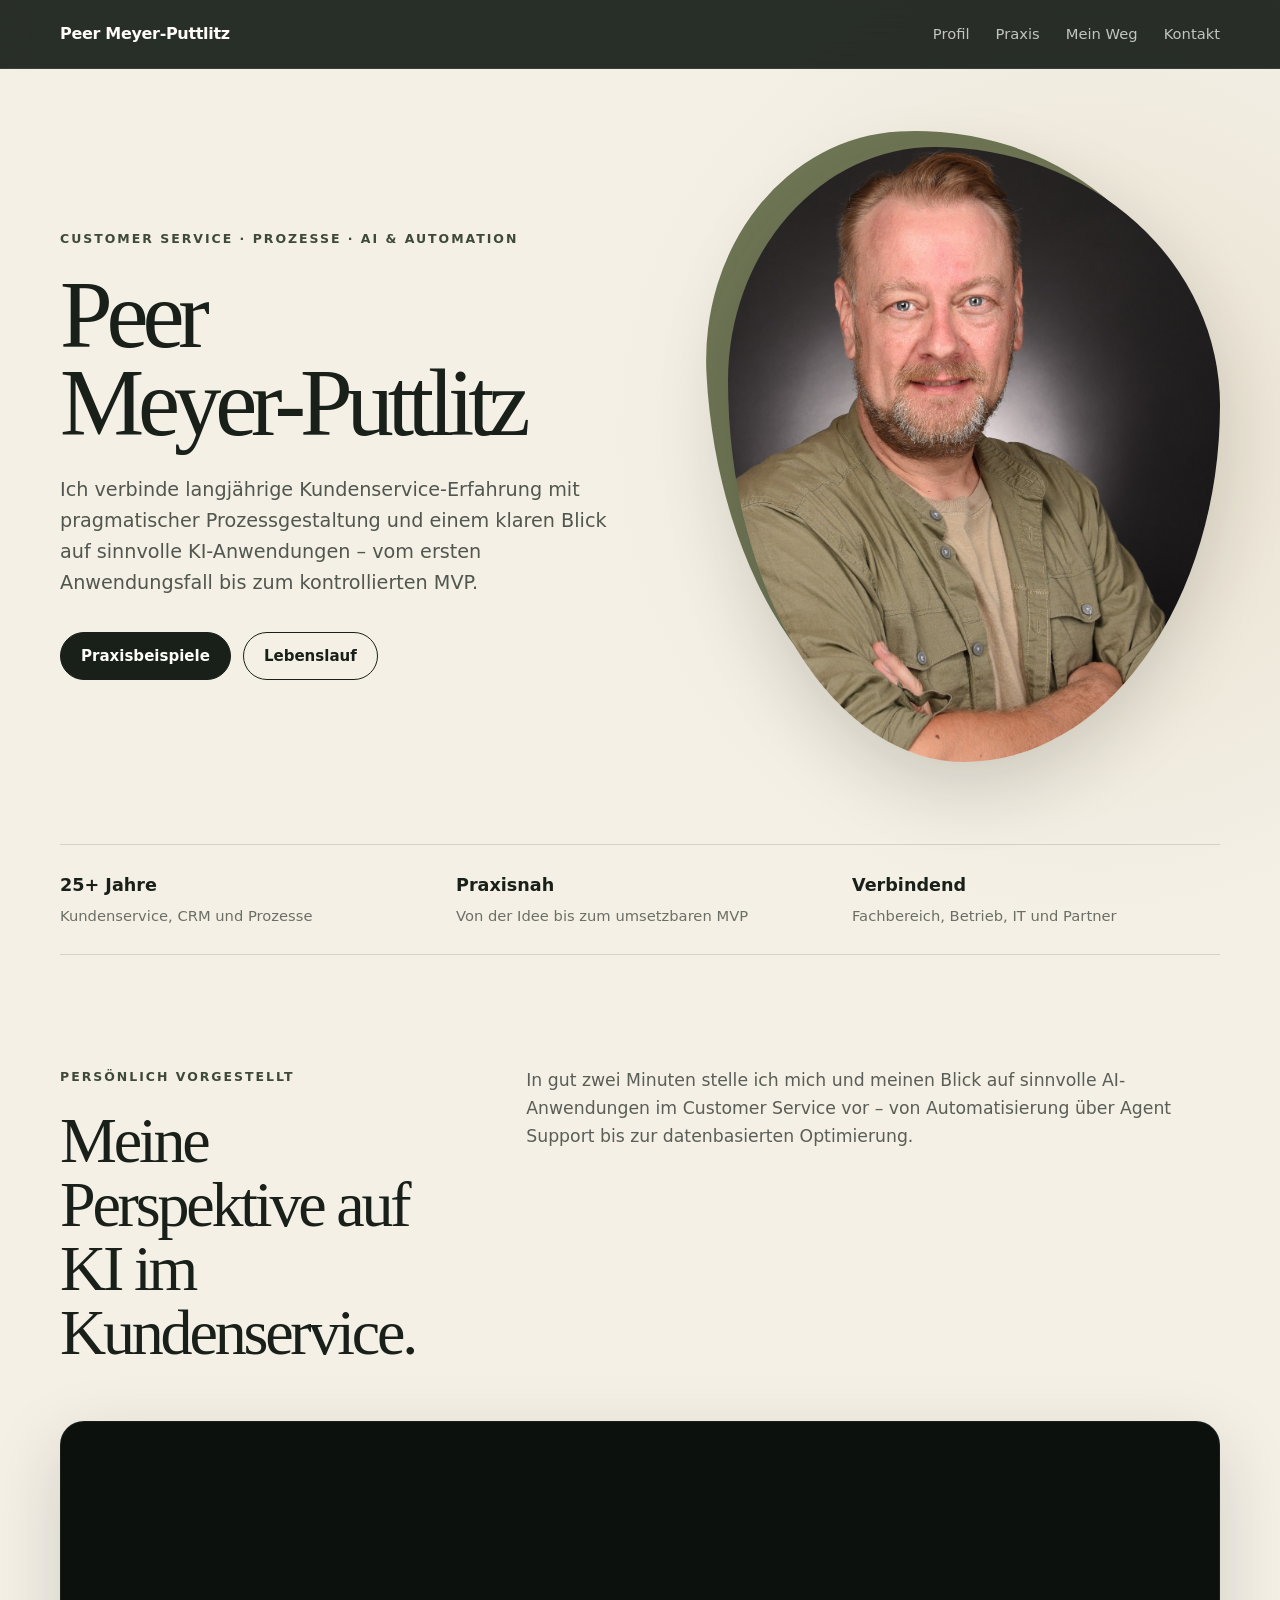
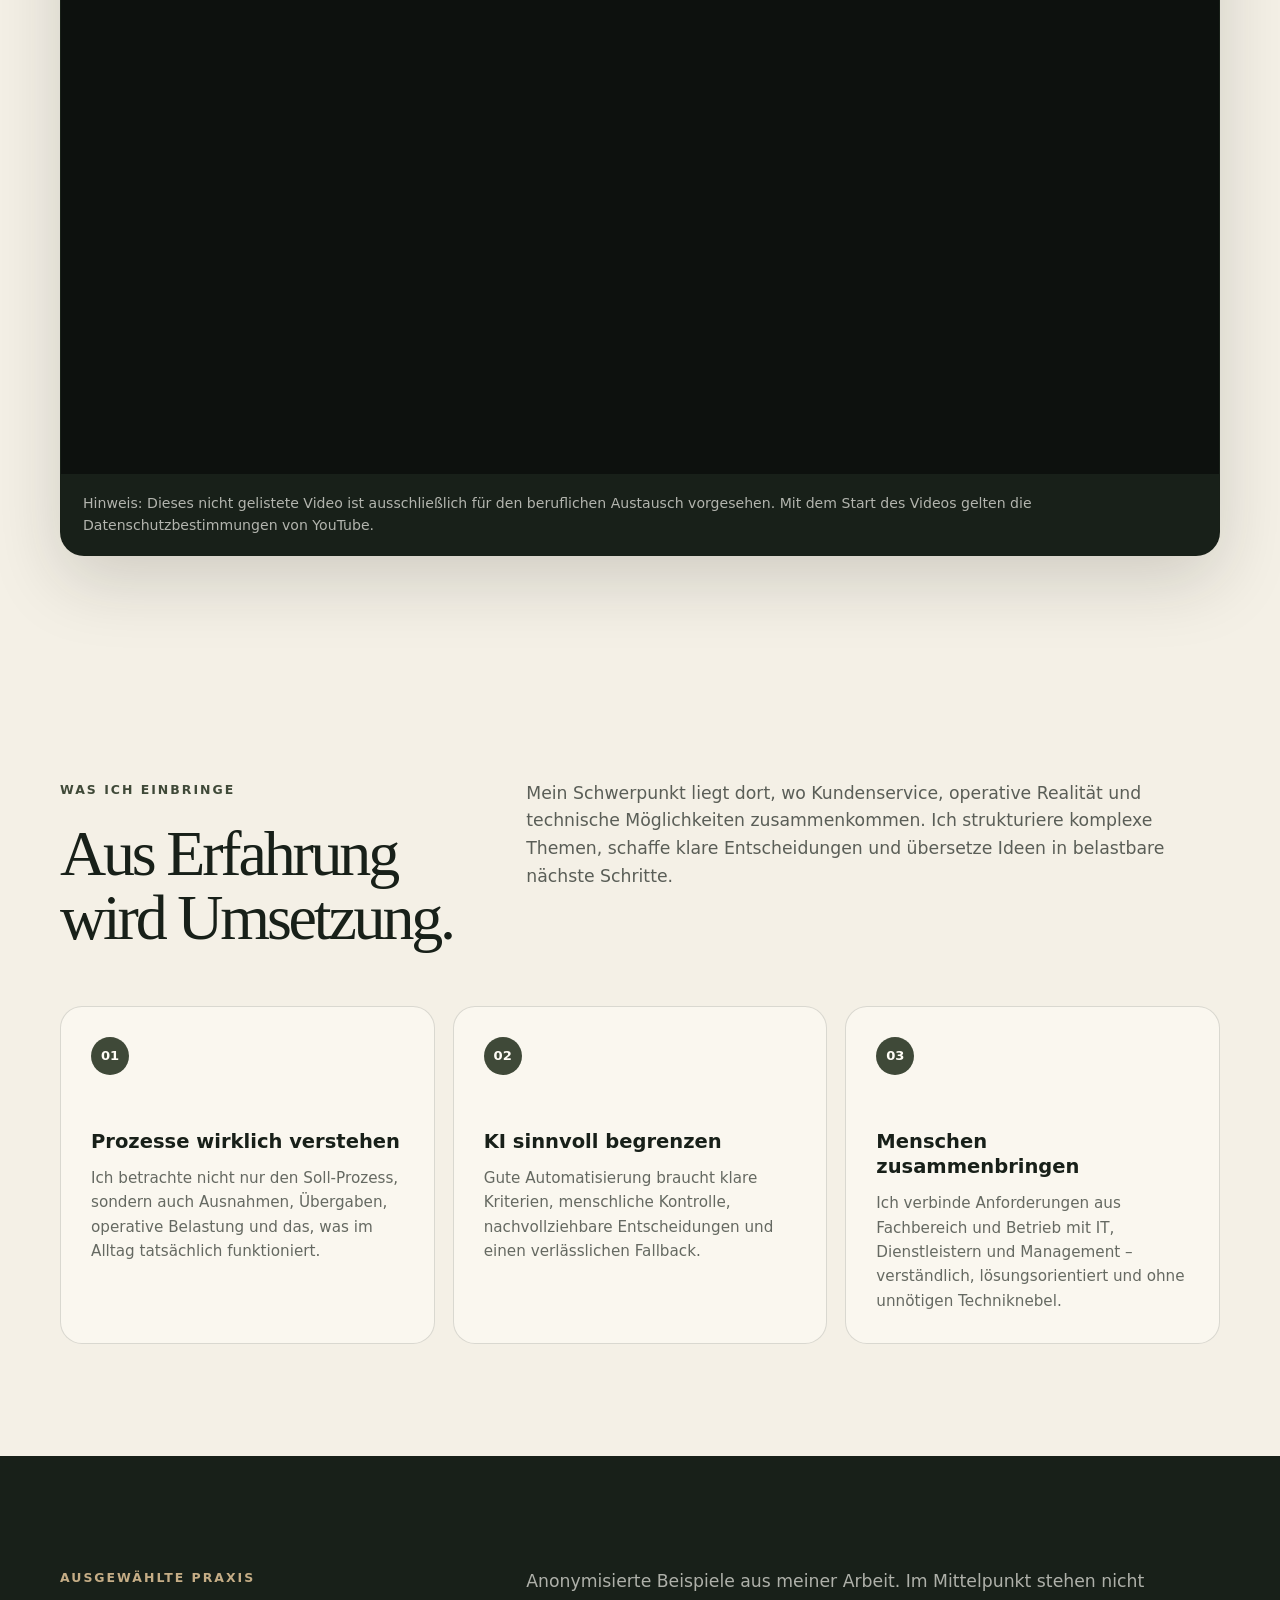
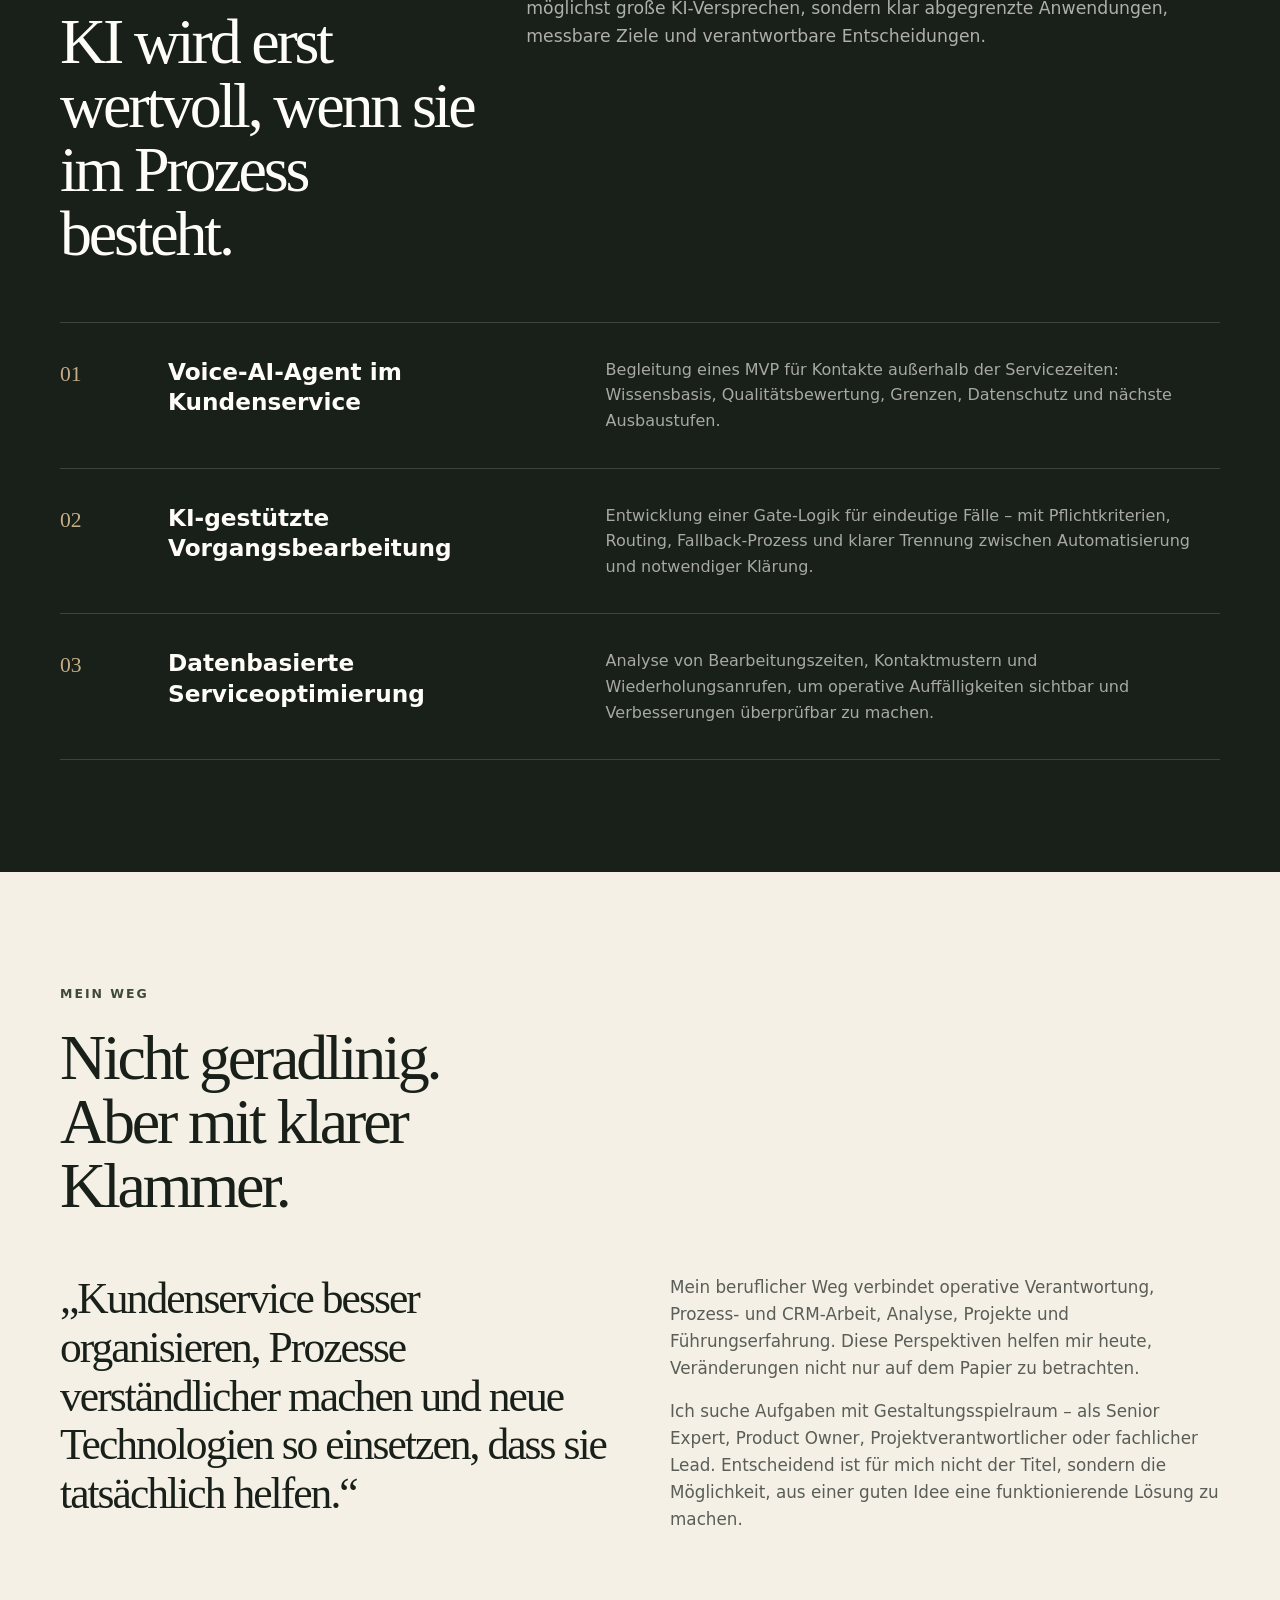
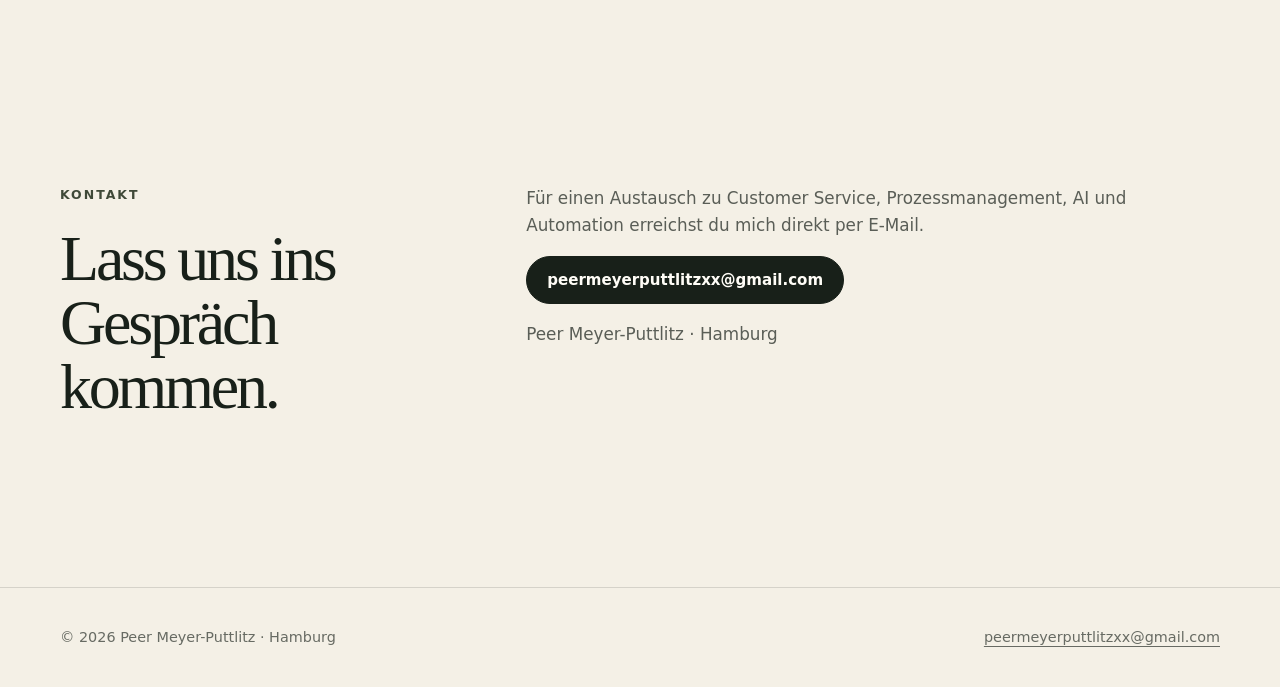
==== index.html @ 45d30650 "Embed AI customer service introduction video" ====
<!doctype html>
<html lang="de">
<head>
  <meta charset="utf-8">
  <meta name="viewport" content="width=device-width, initial-scale=1">
  <meta name="description" content="Peer Meyer-Puttlitz – Kundenservice, Prozesse, AI und Automation.">
  <meta name="theme-color" content="#192019">
  <title>Peer Meyer-Puttlitz</title>
  <style>
    :root {
      --ink: #182019;
      --paper: #f4f0e6;
      --paper-deep: #e7dfcf;
      --olive: #6f7655;
      --olive-dark: #3f4938;
      --sand: #c5ad86;
      --white: #fffdf7;
      --line: rgba(24, 32, 25, .14);
      --shadow: 0 24px 70px rgba(27, 31, 24, .17);
    }

    * { box-sizing: border-box; }
    html { scroll-behavior: smooth; }
    body {
      margin: 0;
      color: var(--ink);
      background:
        radial-gradient(circle at 85% 8%, rgba(197, 173, 134, .24), transparent 30rem),
        var(--paper);
      font-family: Inter, ui-sans-serif, system-ui, -apple-system, BlinkMacSystemFont, "Segoe UI", sans-serif;
      line-height: 1.6;
    }

    a { color: inherit; }
    img { max-width: 100%; display: block; }
    .wrap { width: min(1160px, calc(100% - 40px)); margin-inline: auto; }

    nav {
      position: sticky;
      top: 0;
      z-index: 10;
      border-bottom: 1px solid rgba(255, 255, 255, .08);
      background: rgba(24, 32, 25, .93);
      color: var(--white);
      backdrop-filter: blur(16px);
    }

    .nav-inner {
      min-height: 68px;
      display: flex;
      align-items: center;
      justify-content: space-between;
      gap: 24px;
    }

    .brand { font-weight: 750; letter-spacing: -.02em; text-decoration: none; }
    .nav-links { display: flex; gap: 26px; font-size: .92rem; }
    .nav-links a { color: rgba(255, 253, 247, .72); text-decoration: none; }
    .nav-links a:hover { color: var(--white); }

    .hero {
      min-height: 760px;
      display: grid;
      grid-template-columns: 1.08fr .92fr;
      align-items: center;
      gap: clamp(44px, 7vw, 100px);
      padding: 78px 0 90px;
    }

    .eyebrow {
      margin: 0 0 22px;
      color: var(--olive-dark);
      font-size: .78rem;
      font-weight: 800;
      letter-spacing: .16em;
      text-transform: uppercase;
    }

    h1, h2, h3, p { margin-top: 0; }
    h1 {
      max-width: 760px;
      margin-bottom: 28px;
      font-family: Georgia, "Times New Roman", serif;
      font-size: clamp(3.8rem, 7.4vw, 7rem);
      font-weight: 500;
      letter-spacing: -.065em;
      line-height: .93;
    }

    .intro {
      max-width: 680px;
      margin-bottom: 34px;
      color: rgba(24, 32, 25, .74);
      font-size: clamp(1.05rem, 1.5vw, 1.26rem);
    }

    .actions { display: flex; flex-wrap: wrap; gap: 12px; }
    .button {
      display: inline-flex;
      align-items: center;
      justify-content: center;
      min-height: 48px;
      padding: 0 20px;
      border: 1px solid var(--ink);
      border-radius: 999px;
      background: var(--ink);
      color: var(--white);
      font-size: .94rem;
      font-weight: 700;
      text-decoration: none;
      transition: transform .2s ease, background .2s ease;
    }

    .button:hover { transform: translateY(-2px); background: var(--olive-dark); }
    .button.secondary { background: transparent; color: var(--ink); }
    .button.secondary:hover { background: rgba(24, 32, 25, .06); }

    .portrait-wrap { position: relative; }
    .portrait-wrap::before {
      content: "";
      position: absolute;
      inset: -18px 22px 22px -18px;
      z-index: -1;
      border-radius: 42% 58% 52% 48% / 38% 42% 58% 62%;
      background: var(--olive);
      transform: rotate(-3deg);
    }
    .portrait {
      width: 100%;
      aspect-ratio: 4 / 5;
      border-radius: 42% 58% 52% 48% / 38% 42% 58% 62%;
      object-fit: cover;
      object-position: 48% center;
      box-shadow: var(--shadow);
    }

    .quick-facts {
      margin-top: -8px;
      padding: 26px 0;
      border-top: 1px solid var(--line);
      border-bottom: 1px solid var(--line);
    }
    .facts-grid {
      display: grid;
      grid-template-columns: repeat(3, 1fr);
      gap: 28px;
    }
    .fact strong { display: block; margin-bottom: 3px; font-size: 1.1rem; }
    .fact span { color: rgba(24, 32, 25, .62); font-size: .92rem; }

    section { padding: 112px 0; }
    .section-head {
      display: grid;
      grid-template-columns: .75fr 1.25fr;
      gap: 50px;
      align-items: start;
      margin-bottom: 56px;
    }
    h2 {
      margin-bottom: 0;
      font-family: Georgia, "Times New Roman", serif;
      font-size: clamp(2.5rem, 5vw, 4.3rem);
      font-weight: 500;
      letter-spacing: -.05em;
      line-height: 1;
    }
    .section-lead { max-width: 690px; color: rgba(24, 32, 25, .7); font-size: 1.08rem; }

    .card-grid { display: grid; grid-template-columns: repeat(3, 1fr); gap: 18px; }
    .card {
      min-height: 280px;
      padding: 30px;
      border: 1px solid var(--line);
      border-radius: 22px;
      background: rgba(255, 253, 247, .5);
    }
    .card-number {
      display: inline-grid;
      width: 38px;
      height: 38px;
      margin-bottom: 54px;
      place-items: center;
      border-radius: 50%;
      background: var(--olive-dark);
      color: var(--white);
      font-size: .82rem;
      font-weight: 800;
    }
    h3 { margin-bottom: 12px; font-size: 1.22rem; line-height: 1.3; }
    .card p { margin-bottom: 0; color: rgba(24, 32, 25, .66); font-size: .95rem; }

    .projects { background: var(--ink); color: var(--white); }
    .projects .eyebrow { color: var(--sand); }
    .projects .section-lead { color: rgba(255, 253, 247, .65); }
    .project-list { border-top: 1px solid rgba(255, 255, 255, .16); }
    .project {
      display: grid;
      grid-template-columns: 80px .8fr 1.2fr;
      gap: 28px;
      padding: 34px 0;
      border-bottom: 1px solid rgba(255, 255, 255, .16);
    }
    .project-index { color: var(--sand); font-family: Georgia, serif; font-size: 1.35rem; }
    .project h3 { font-size: 1.45rem; }
    .project p { margin-bottom: 0; color: rgba(255, 253, 247, .62); }

    .video-card {
      overflow: hidden;
      border: 1px solid var(--line);
      border-radius: 24px;
      background: var(--ink);
      box-shadow: var(--shadow);
    }
    .video-frame {
      position: relative;
      aspect-ratio: 16 / 9;
      background: #0d110e;
    }
    .video-frame iframe {
      position: absolute;
      inset: 0;
      width: 100%;
      height: 100%;
      border: 0;
    }
    .video-note {
      margin: 0;
      padding: 18px 22px;
      color: rgba(255, 253, 247, .67);
      font-size: .88rem;
    }

    .profile-copy {
      display: grid;
      grid-template-columns: 1fr 1fr;
      gap: 60px;
    }
    .quote {
      font-family: Georgia, "Times New Roman", serif;
      font-size: clamp(1.85rem, 3.4vw, 3.25rem);
      letter-spacing: -.045em;
      line-height: 1.12;
    }
    .profile-text { color: rgba(24, 32, 25, .7); font-size: 1.05rem; }
    .profile-text p:last-child { margin-bottom: 0; }

    footer {
      padding: 38px 0;
      border-top: 1px solid var(--line);
    }
    .footer-inner { display: flex; justify-content: space-between; gap: 24px; color: rgba(24, 32, 25, .64); font-size: .9rem; }
    .footer-inner a { text-underline-offset: 4px; }

    @media (max-width: 850px) {
      .hero { min-height: auto; grid-template-columns: 1fr; padding-top: 58px; }
      .portrait-wrap { width: min(520px, 90%); margin-inline: auto; }
      .facts-grid, .card-grid { grid-template-columns: 1fr; }
      .section-head, .profile-copy { grid-template-columns: 1fr; gap: 26px; }
      .project { grid-template-columns: 50px 1fr; }
      .project p { grid-column: 2; }
      .card { min-height: 0; }
      .card-number { margin-bottom: 34px; }
    }

    @media (max-width: 560px) {
      .wrap { width: min(100% - 28px, 1160px); }
      .nav-links { display: none; }
      h1 { font-size: clamp(3.25rem, 17vw, 5rem); }
      section { padding: 80px 0; }
      .project { grid-template-columns: 36px 1fr; gap: 14px; }
      .footer-inner { flex-direction: column; }
    }
  </style>
</head>
<body>
  <nav>
    <div class="wrap nav-inner">
      <a class="brand" href="#top">Peer Meyer-Puttlitz</a>
      <div class="nav-links" aria-label="Seitennavigation">
        <a href="#profil">Profil</a>
        <a href="#praxis">Praxis</a>
        <a href="#weg">Mein Weg</a>
        <a href="#kontakt">Kontakt</a>
      </div>
    </div>
  </nav>

  <main id="top">
    <div class="wrap hero">
      <div>
        <p class="eyebrow">Customer Service · Prozesse · AI &amp; Automation</p>
        <h1>Peer<br>Meyer-Puttlitz</h1>
        <p class="intro">Ich verbinde langjährige Kundenservice-Erfahrung mit pragmatischer Prozessgestaltung und einem klaren Blick auf sinnvolle KI-Anwendungen – vom ersten Anwendungsfall bis zum kontrollierten MVP.</p>
        <div class="actions">
          <a class="button" href="#praxis">Praxisbeispiele</a>
          <a class="button secondary" href="lebenslauf.html">Lebenslauf</a>
        </div>
      </div>
      <div class="portrait-wrap">
        <img class="portrait" src="peer-meyer-puttlitz.jpg" alt="Porträt von Peer Meyer-Puttlitz">
      </div>
    </div>

    <div class="wrap quick-facts" aria-label="Kurzprofil">
      <div class="facts-grid">
        <div class="fact"><strong>25+ Jahre</strong><span>Kundenservice, CRM und Prozesse</span></div>
        <div class="fact"><strong>Praxisnah</strong><span>Von der Idee bis zum umsetzbaren MVP</span></div>
        <div class="fact"><strong>Verbindend</strong><span>Fachbereich, Betrieb, IT und Partner</span></div>
      </div>
    </div>

    <section id="video">
      <div class="wrap">
        <div class="section-head">
          <div>
            <p class="eyebrow">Persönlich vorgestellt</p>
            <h2>Meine Perspektive auf KI im Kundenservice.</h2>
          </div>
          <p class="section-lead">In gut zwei Minuten stelle ich mich und meinen Blick auf sinnvolle AI-Anwendungen im Customer Service vor – von Automatisierung über Agent Support bis zur datenbasierten Optimierung.</p>
        </div>
        <div class="video-card">
          <div class="video-frame">
            <iframe
              src="https://www.youtube-nocookie.com/embed/bu-bmnyDbqA?rel=0"
              title="Peer Meyer-Puttlitz – KI und Customer Service"
              loading="lazy"
              allow="accelerometer; autoplay; clipboard-write; encrypted-media; gyroscope; picture-in-picture; web-share"
              referrerpolicy="strict-origin-when-cross-origin"
              allowfullscreen>
            </iframe>
          </div>
          <p class="video-note">Hinweis: Dieses nicht gelistete Video ist ausschließlich für den beruflichen Austausch vorgesehen. Mit dem Start des Videos gelten die Datenschutzbestimmungen von YouTube.</p>
        </div>
      </div>
    </section>

    <section id="profil">
      <div class="wrap">
        <div class="section-head">
          <div>
            <p class="eyebrow">Was ich einbringe</p>
            <h2>Aus Erfahrung wird Umsetzung.</h2>
          </div>
          <p class="section-lead">Mein Schwerpunkt liegt dort, wo Kundenservice, operative Realität und technische Möglichkeiten zusammenkommen. Ich strukturiere komplexe Themen, schaffe klare Entscheidungen und übersetze Ideen in belastbare nächste Schritte.</p>
        </div>
        <div class="card-grid">
          <article class="card">
            <span class="card-number">01</span>
            <h3>Prozesse wirklich verstehen</h3>
            <p>Ich betrachte nicht nur den Soll-Prozess, sondern auch Ausnahmen, Übergaben, operative Belastung und das, was im Alltag tatsächlich funktioniert.</p>
          </article>
          <article class="card">
            <span class="card-number">02</span>
            <h3>KI sinnvoll begrenzen</h3>
            <p>Gute Automatisierung braucht klare Kriterien, menschliche Kontrolle, nachvollziehbare Entscheidungen und einen verlässlichen Fallback.</p>
          </article>
          <article class="card">
            <span class="card-number">03</span>
            <h3>Menschen zusammenbringen</h3>
            <p>Ich verbinde Anforderungen aus Fachbereich und Betrieb mit IT, Dienstleistern und Management – verständlich, lösungsorientiert und ohne unnötigen Techniknebel.</p>
          </article>
        </div>
      </div>
    </section>

    <section class="projects" id="praxis">
      <div class="wrap">
        <div class="section-head">
          <div>
            <p class="eyebrow">Ausgewählte Praxis</p>
            <h2>KI wird erst wertvoll, wenn sie im Prozess besteht.</h2>
          </div>
          <p class="section-lead">Anonymisierte Beispiele aus meiner Arbeit. Im Mittelpunkt stehen nicht möglichst große KI-Versprechen, sondern klar abgegrenzte Anwendungen, messbare Ziele und verantwortbare Entscheidungen.</p>
        </div>
        <div class="project-list">
          <article class="project">
            <div class="project-index">01</div>
            <h3>Voice-AI-Agent im Kundenservice</h3>
            <p>Begleitung eines MVP für Kontakte außerhalb der Servicezeiten: Wissensbasis, Qualitätsbewertung, Grenzen, Datenschutz und nächste Ausbaustufen.</p>
          </article>
          <article class="project">
            <div class="project-index">02</div>
            <h3>KI-gestützte Vorgangsbearbeitung</h3>
            <p>Entwicklung einer Gate-Logik für eindeutige Fälle – mit Pflichtkriterien, Routing, Fallback-Prozess und klarer Trennung zwischen Automatisierung und notwendiger Klärung.</p>
          </article>
          <article class="project">
            <div class="project-index">03</div>
            <h3>Datenbasierte Serviceoptimierung</h3>
            <p>Analyse von Bearbeitungszeiten, Kontaktmustern und Wiederholungsanrufen, um operative Auffälligkeiten sichtbar und Verbesserungen überprüfbar zu machen.</p>
          </article>
        </div>
      </div>
    </section>

    <section id="weg">
      <div class="wrap">
        <div class="section-head">
          <div>
            <p class="eyebrow">Mein Weg</p>
            <h2>Nicht geradlinig. Aber mit klarer Klammer.</h2>
          </div>
        </div>
        <div class="profile-copy">
          <p class="quote">„Kundenservice besser organisieren, Prozesse verständlicher machen und neue Technologien so einsetzen, dass sie tatsächlich helfen.“</p>
          <div class="profile-text">
            <p>Mein beruflicher Weg verbindet operative Verantwortung, Prozess- und CRM-Arbeit, Analyse, Projekte und Führungserfahrung. Diese Perspektiven helfen mir heute, Veränderungen nicht nur auf dem Papier zu betrachten.</p>
            <p>Ich suche Aufgaben mit Gestaltungsspielraum – als Senior Expert, Product Owner, Projektverantwortlicher oder fachlicher Lead. Entscheidend ist für mich nicht der Titel, sondern die Möglichkeit, aus einer guten Idee eine funktionierende Lösung zu machen.</p>
          </div>
        </div>
      </div>
    </section>

    <section id="kontakt">
      <div class="wrap">
        <div class="section-head">
          <div>
            <p class="eyebrow">Kontakt</p>
            <h2>Lass uns ins Gespräch kommen.</h2>
          </div>
          <div class="profile-text">
            <p>Für einen Austausch zu Customer Service, Prozessmanagement, AI und Automation erreichst du mich direkt per E-Mail.</p>
            <p><a class="button" href="mailto:peermeyerputtlitzxx@gmail.com">peermeyerputtlitzxx@gmail.com</a></p>
            <p>Peer Meyer-Puttlitz · Hamburg</p>
          </div>
        </div>
      </div>
    </section>
  </main>

  <footer>
    <div class="wrap footer-inner">
      <span>© 2026 Peer Meyer-Puttlitz · Hamburg</span>
      <a href="mailto:peermeyerputtlitzxx@gmail.com">peermeyerputtlitzxx@gmail.com</a>
    </div>
  </footer>
</body>
</html>
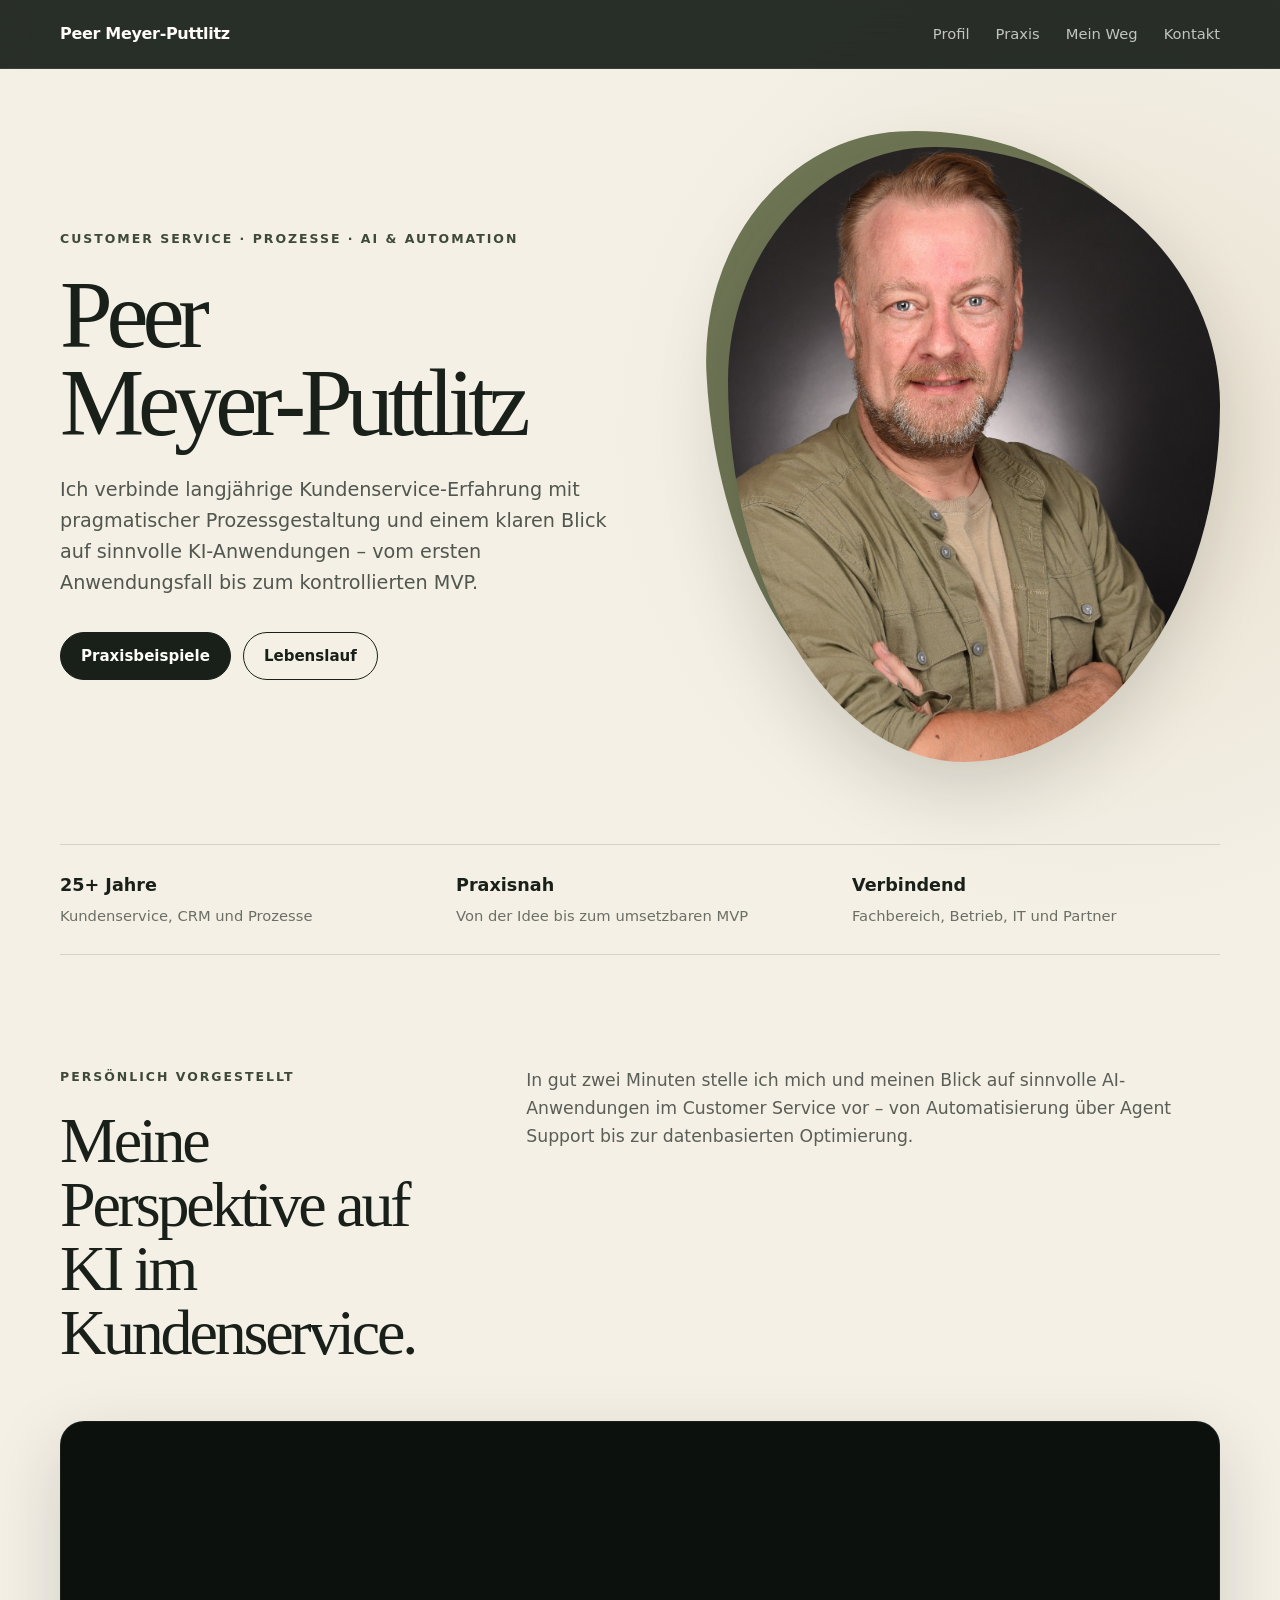
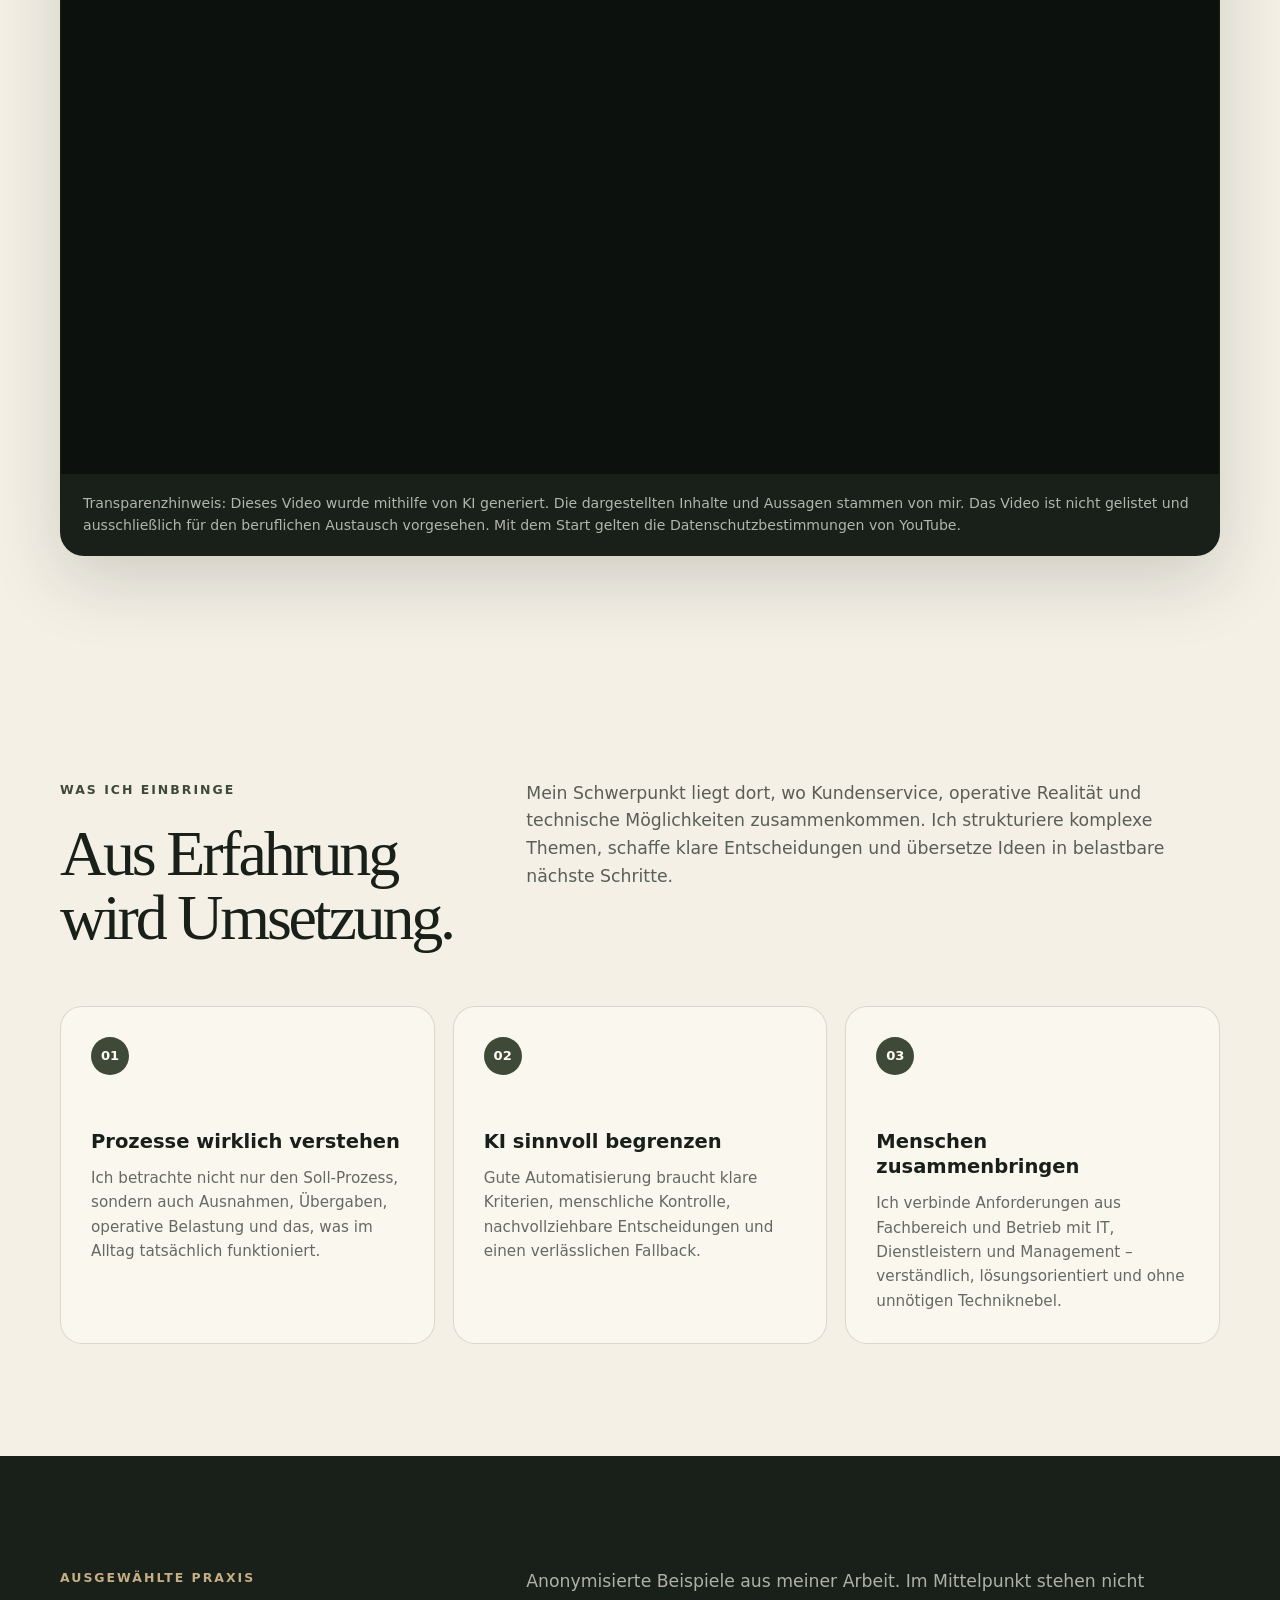
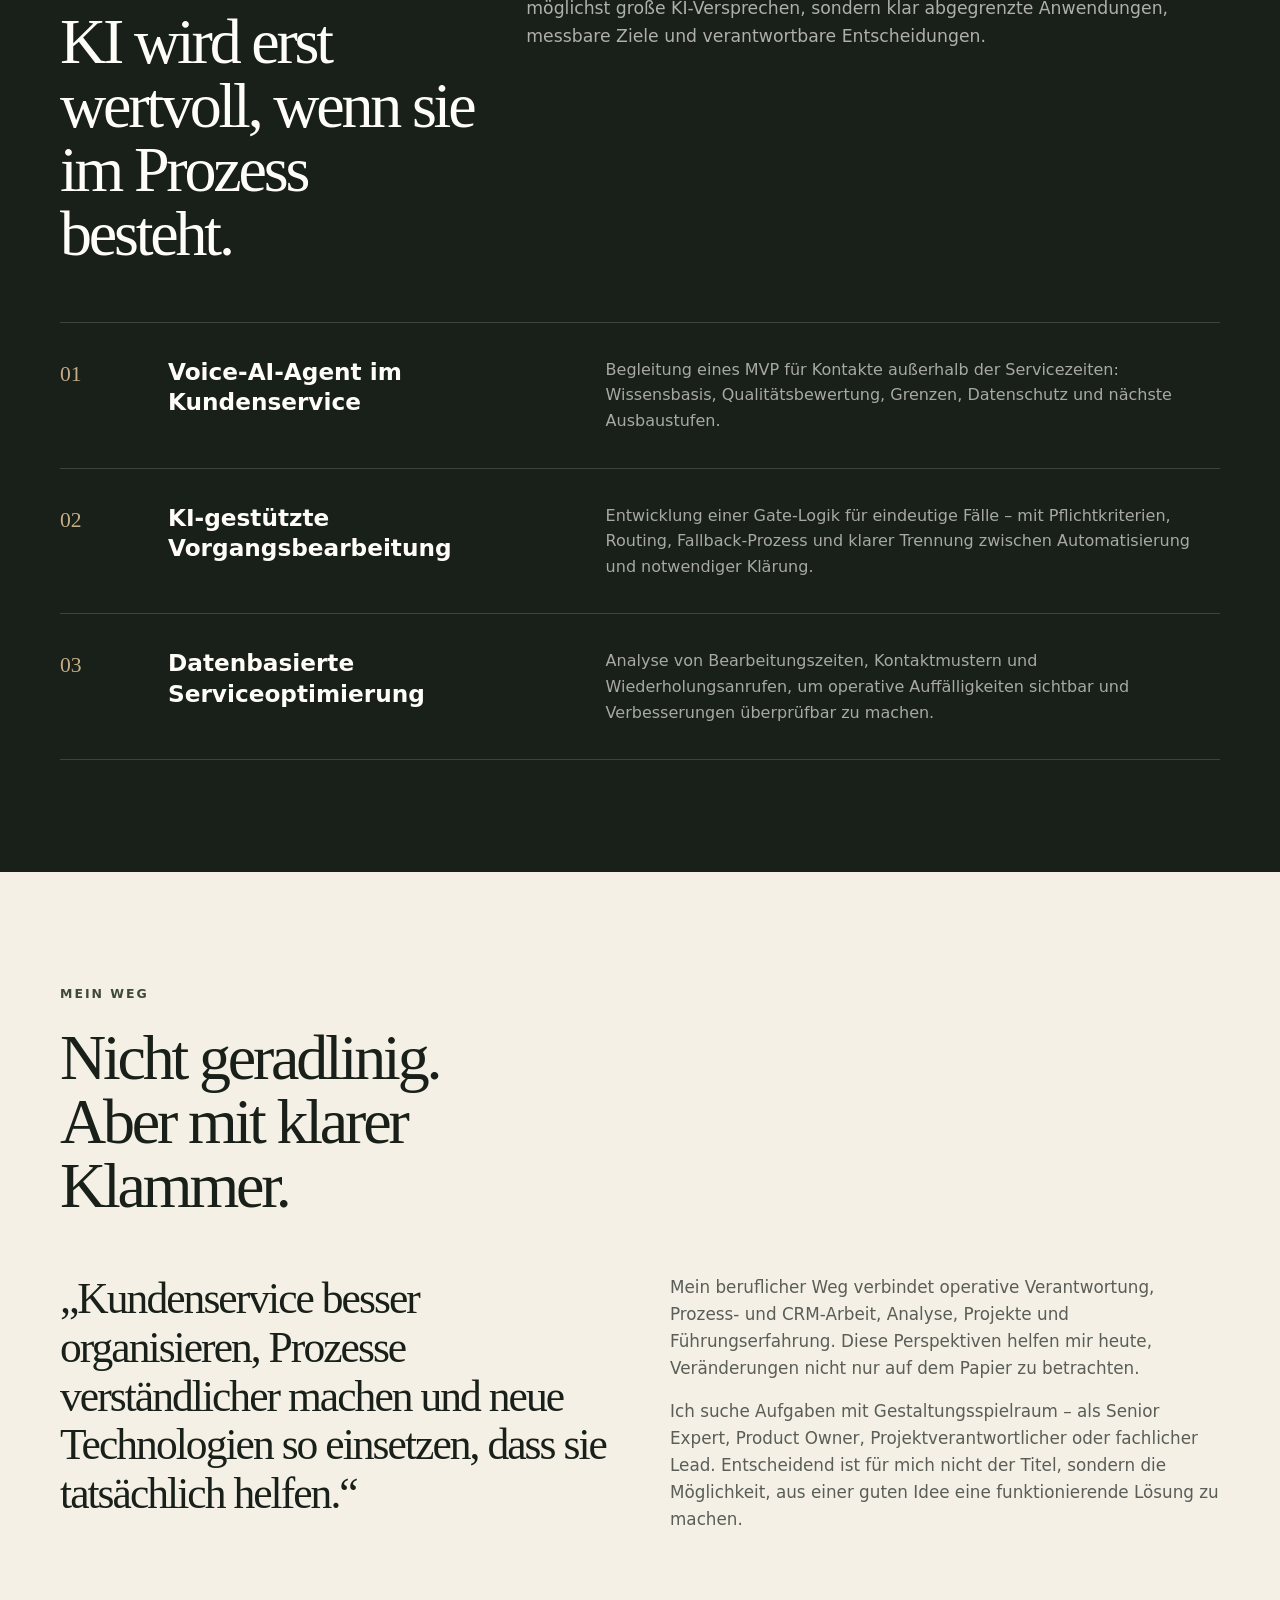
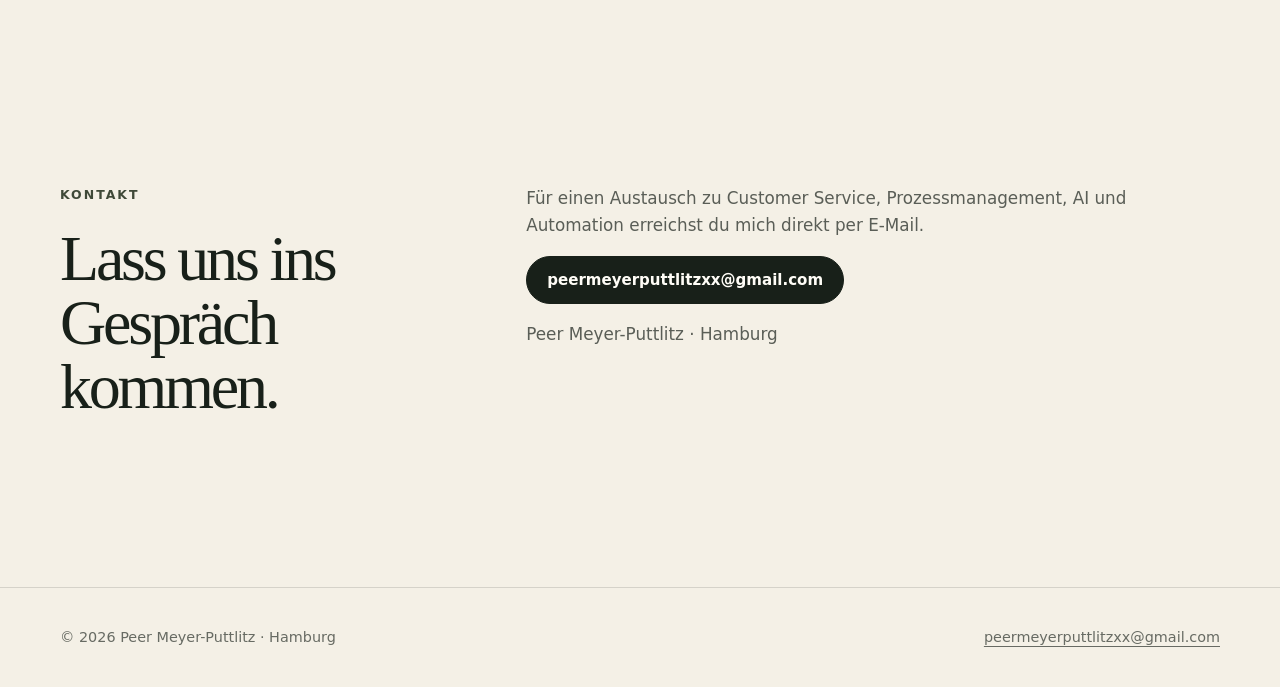
==== commit 420d56fb: "Add AI-generated video disclosure" ====
--- a/index.html
+++ b/index.html
@@ -329,7 +329,7 @@
               allowfullscreen>
             </iframe>
           </div>
-          <p class="video-note">Hinweis: Dieses nicht gelistete Video ist ausschließlich für den beruflichen Austausch vorgesehen. Mit dem Start des Videos gelten die Datenschutzbestimmungen von YouTube.</p>
+          <p class="video-note">Transparenzhinweis: Dieses Video wurde mithilfe von KI generiert. Die dargestellten Inhalte und Aussagen stammen von mir. Das Video ist nicht gelistet und ausschließlich für den beruflichen Austausch vorgesehen. Mit dem Start gelten die Datenschutzbestimmungen von YouTube.</p>
         </div>
       </div>
     </section>
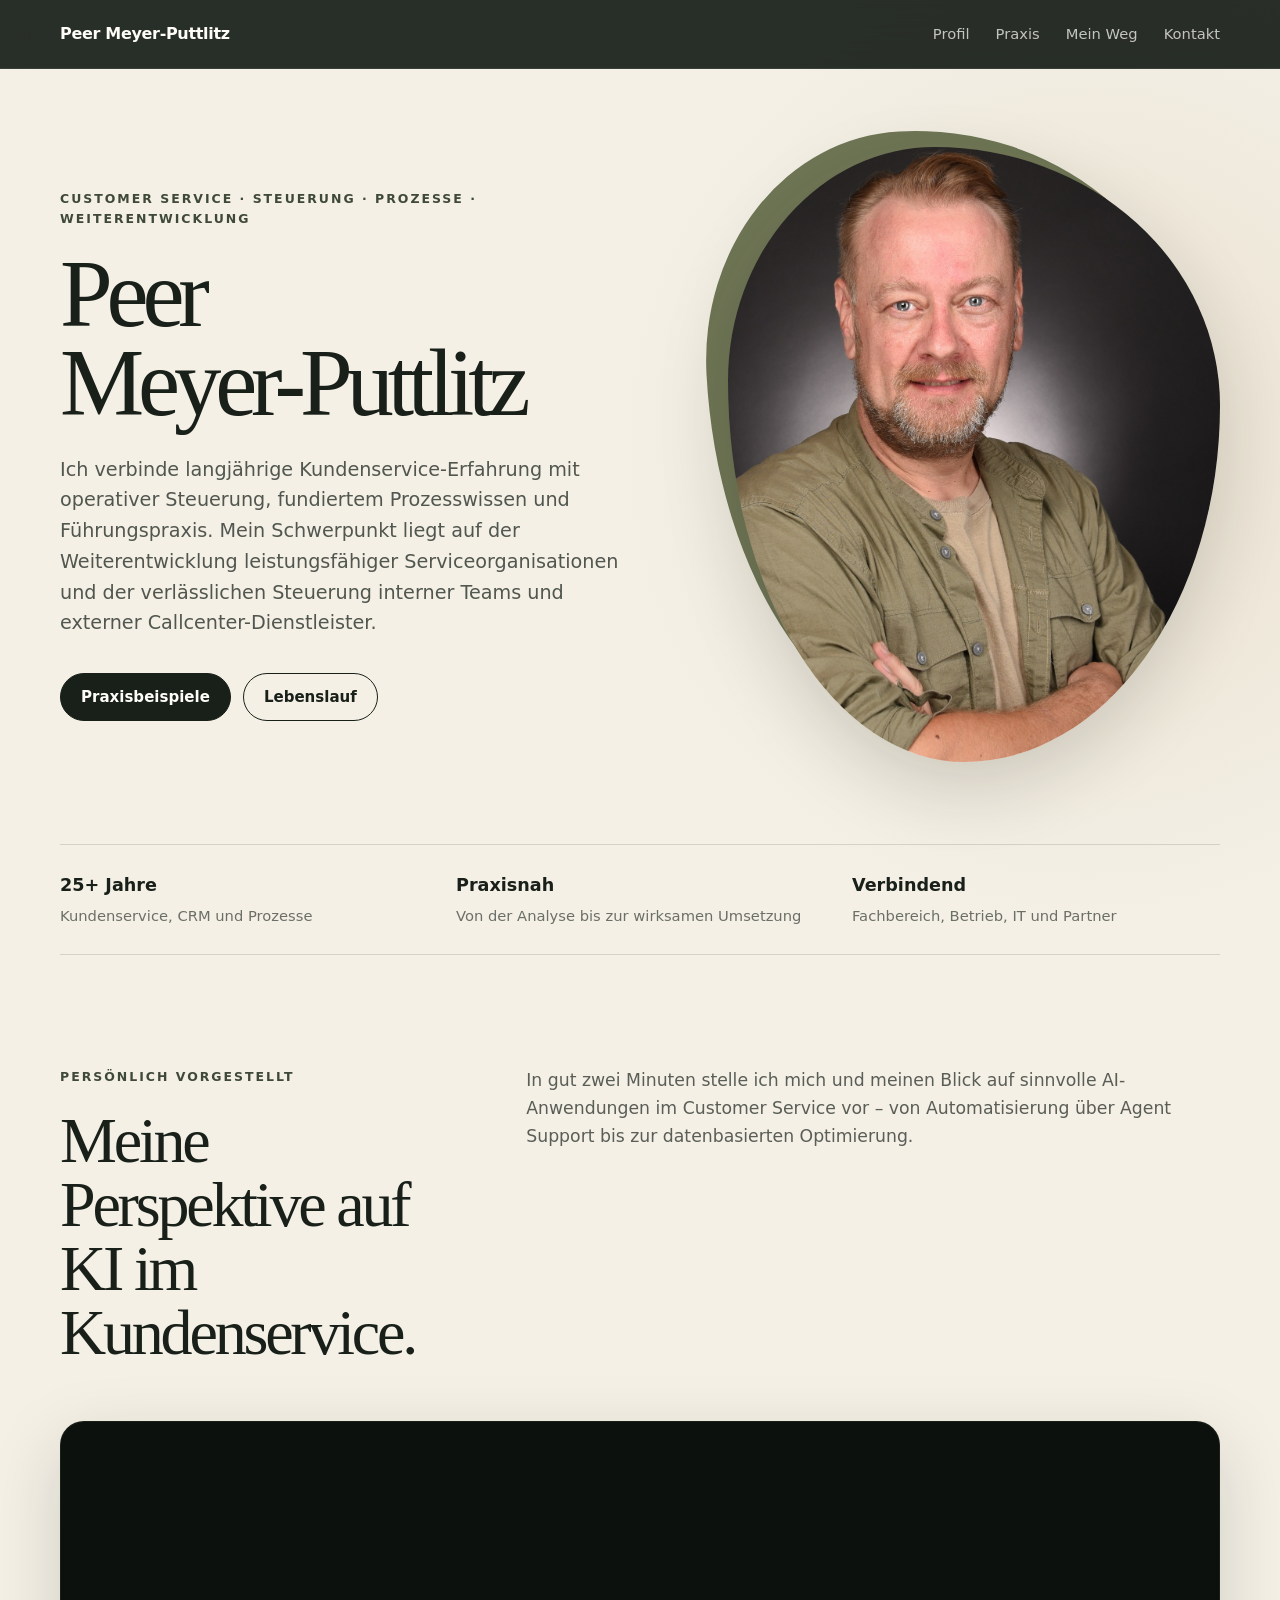
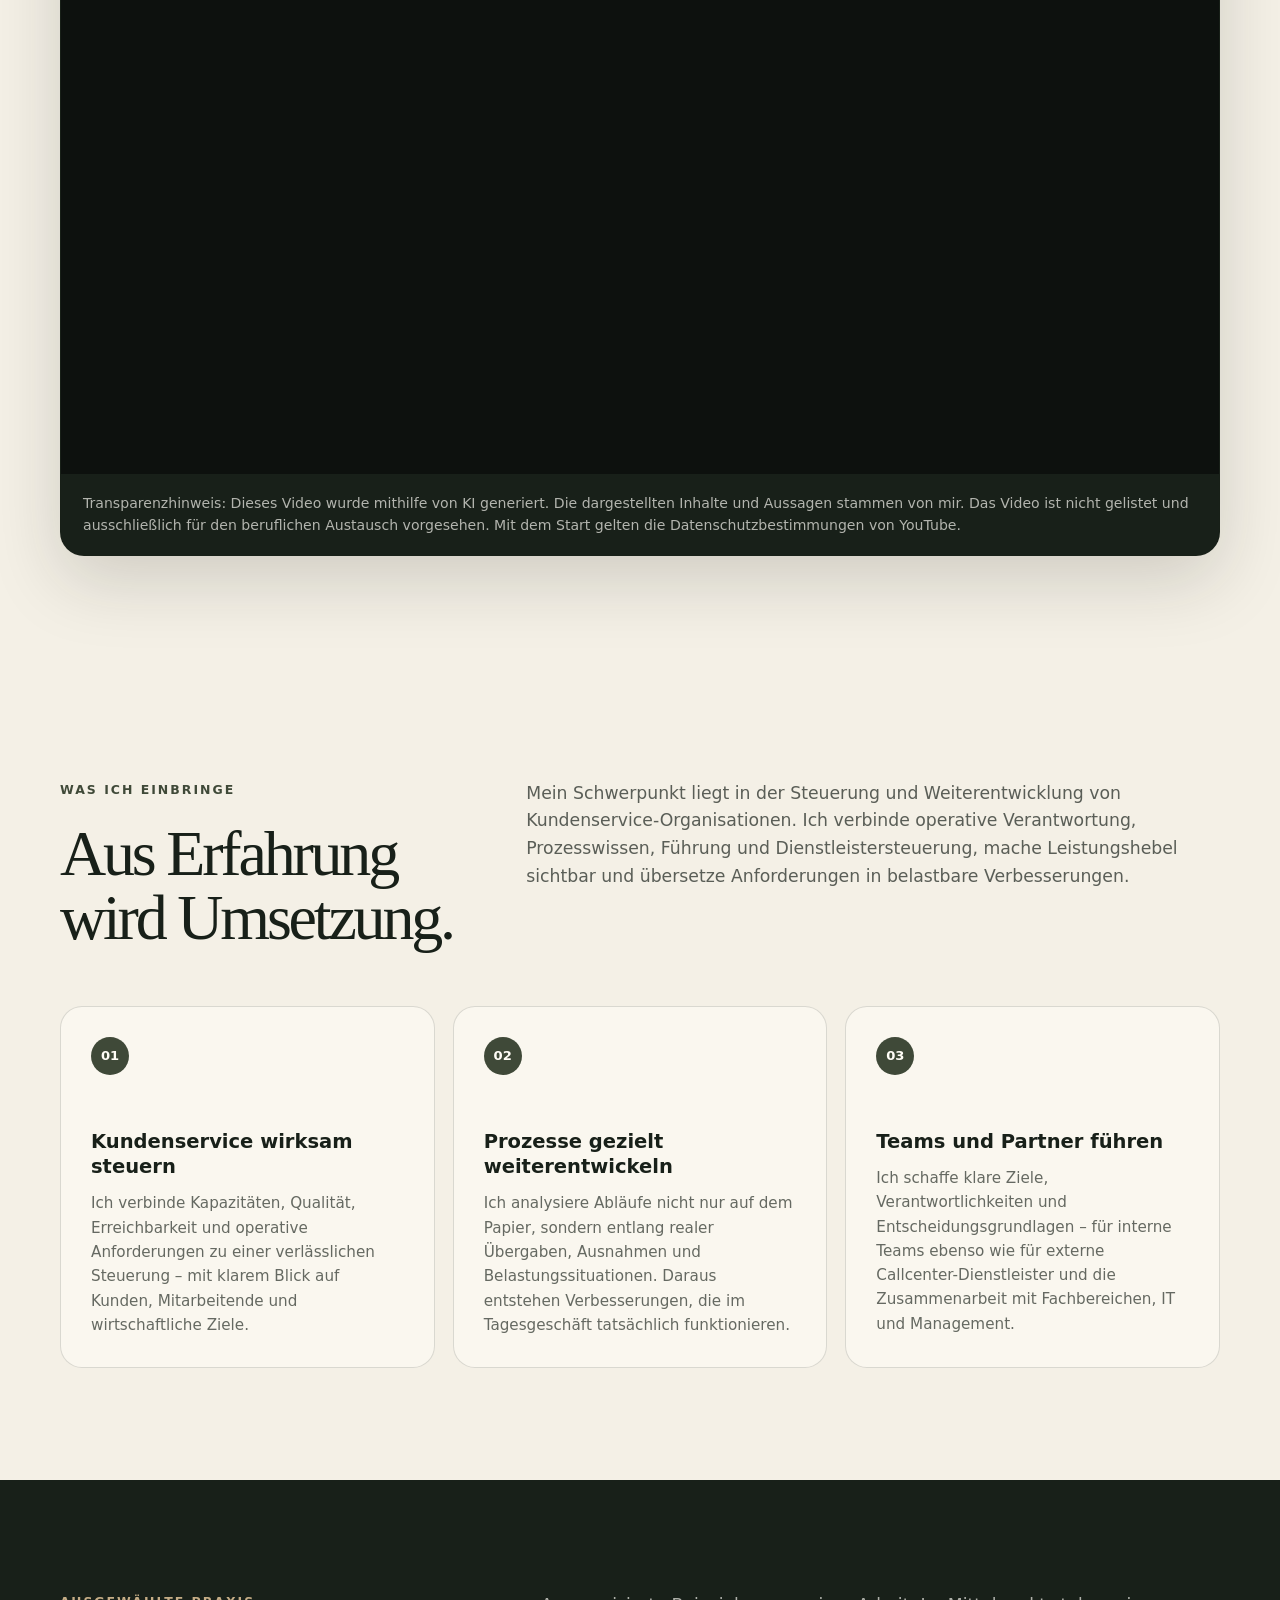
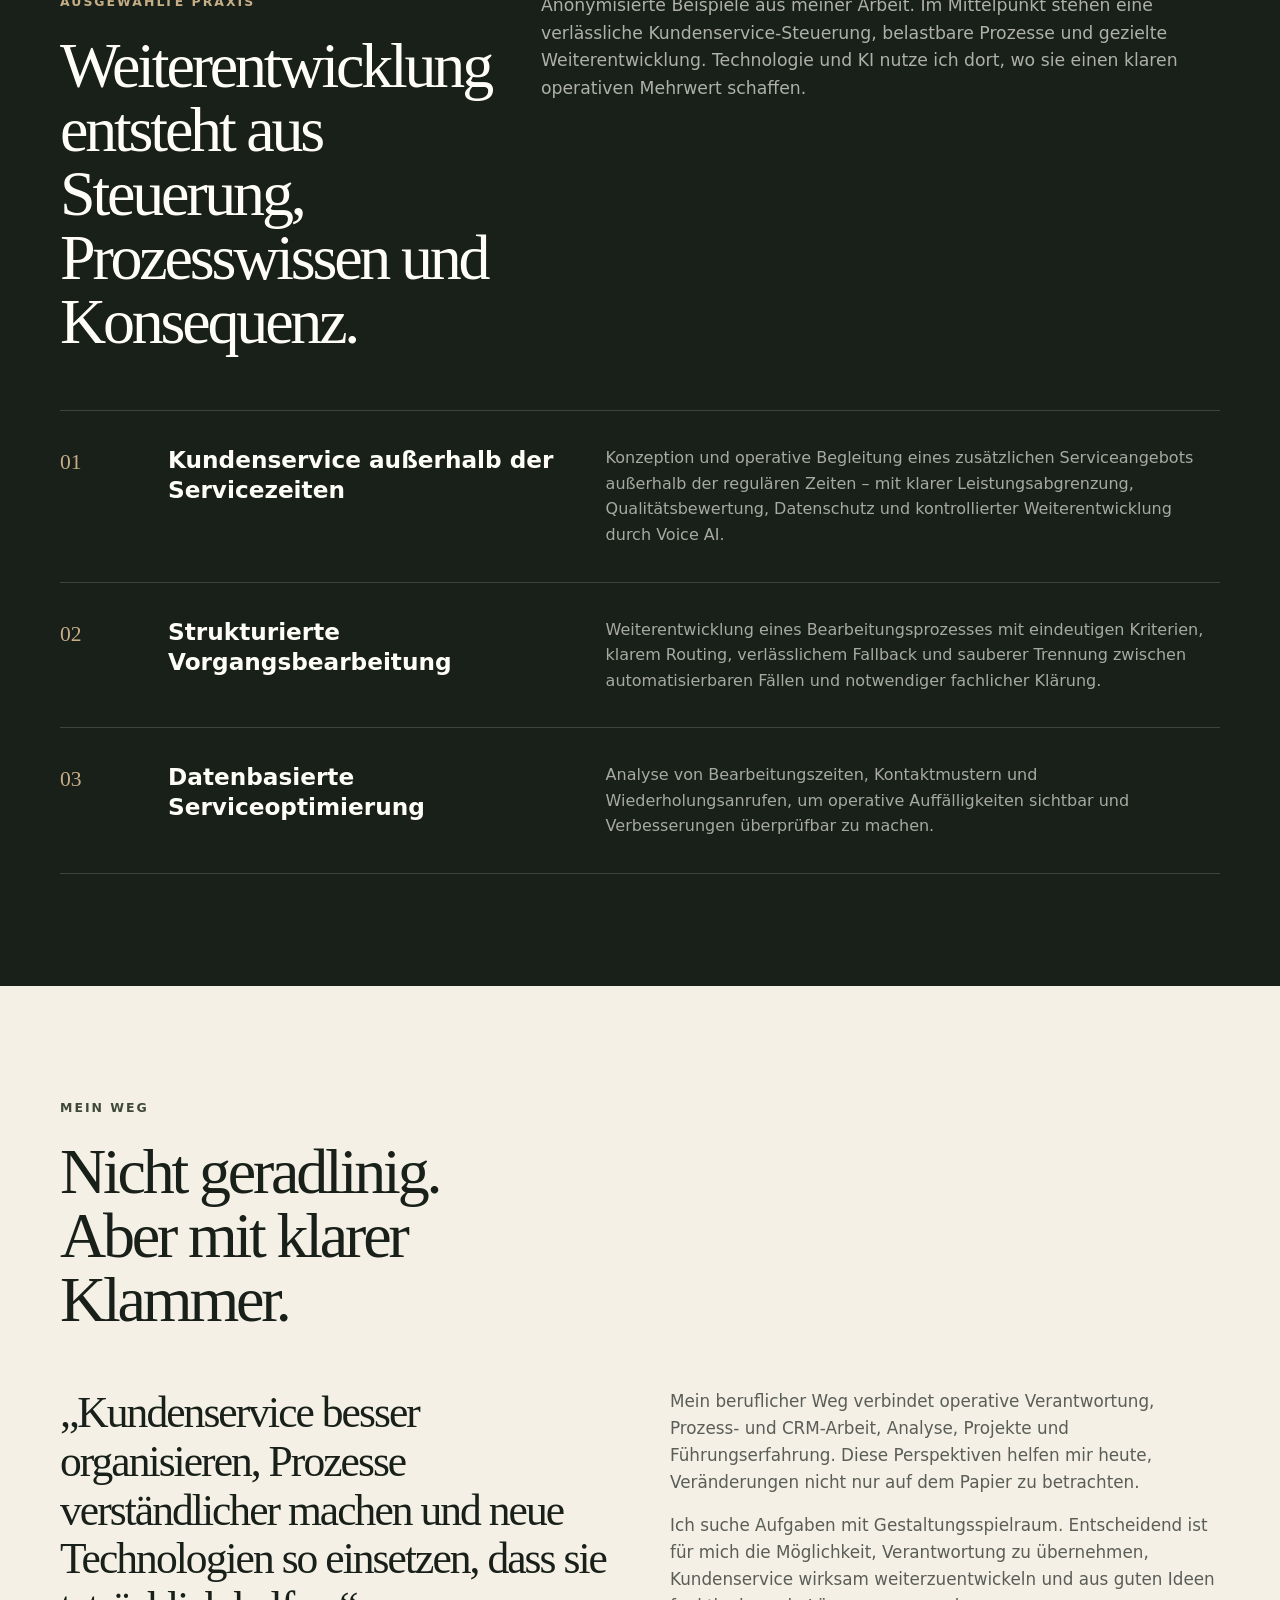
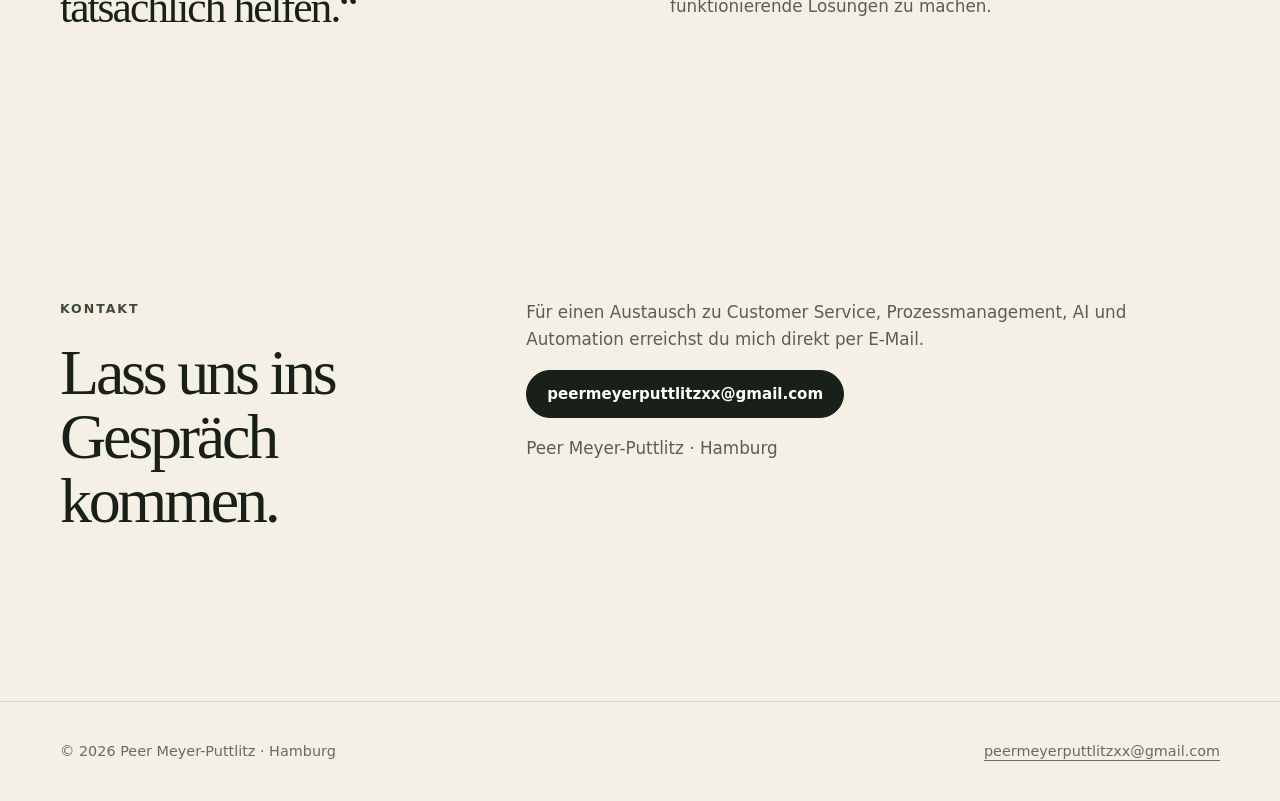
==== commit 20f2e396: "Refocus profile on customer service leadership and operations" ====
--- a/index.html
+++ b/index.html
@@ -3,7 +3,7 @@
 <head>
   <meta charset="utf-8">
   <meta name="viewport" content="width=device-width, initial-scale=1">
-  <meta name="description" content="Peer Meyer-Puttlitz – Kundenservice, Prozesse, AI und Automation.">
+  <meta name="description" content="Peer Meyer-Puttlitz – Kundenservice-Steuerung, Prozessmanagement, Führung und Weiterentwicklung.">
   <meta name="theme-color" content="#192019">
   <title>Peer Meyer-Puttlitz</title>
   <style>
@@ -270,6 +270,53 @@
       .project { grid-template-columns: 36px 1fr; gap: 14px; }
       .footer-inner { flex-direction: column; }
     }
+  
+    /* Smartphone-Optimierung */
+    @media (max-width: 680px) {
+      body { overflow-x: hidden; }
+      .wrap { width: min(100% - 28px, 1160px); }
+      .nav-inner {
+        min-height: auto;
+        padding: 13px 0 10px;
+        flex-wrap: wrap;
+        gap: 9px;
+      }
+      .brand { width: 100%; font-size: .96rem; }
+      .nav-links {
+        display: flex;
+        width: 100%;
+        gap: 18px;
+        overflow-x: auto;
+        padding: 0 0 3px;
+        font-size: .82rem;
+        white-space: nowrap;
+        scrollbar-width: none;
+      }
+      .nav-links::-webkit-scrollbar { display: none; }
+      .hero {
+        grid-template-columns: 1fr;
+        gap: 44px;
+        padding: 48px 0 64px;
+      }
+      h1 { font-size: clamp(3.2rem, 16vw, 4.8rem); }
+      h2 { font-size: clamp(2.25rem, 11vw, 3.3rem); }
+      .intro, .section-lead { font-size: 1rem; }
+      .actions { display: grid; grid-template-columns: 1fr; }
+      .button { width: 100%; padding-inline: 15px; text-align: center; overflow-wrap: anywhere; }
+      .portrait-wrap { width: min(100%, 440px); }
+      .quick-facts { margin-top: 0; }
+      section { padding: 76px 0; }
+      .section-head { margin-bottom: 38px; }
+      .card { padding: 24px; }
+      .project { grid-template-columns: 32px 1fr; gap: 12px; }
+      .project p { grid-column: 2; }
+      .video-card { border-radius: 16px; }
+      .video-note { padding: 15px 16px; font-size: .8rem; }
+      #kontakt .profile-text { min-width: 0; }
+      #kontakt a { overflow-wrap: anywhere; word-break: break-word; }
+      .footer-inner { flex-direction: column; gap: 8px; }
+      .footer-inner a { overflow-wrap: anywhere; }
+    }
   </style>
 </head>
 <body>
@@ -288,9 +335,9 @@
   <main id="top">
     <div class="wrap hero">
       <div>
-        <p class="eyebrow">Customer Service · Prozesse · AI &amp; Automation</p>
+        <p class="eyebrow">Customer Service · Steuerung · Prozesse · Weiterentwicklung</p>
         <h1>Peer<br>Meyer-Puttlitz</h1>
-        <p class="intro">Ich verbinde langjährige Kundenservice-Erfahrung mit pragmatischer Prozessgestaltung und einem klaren Blick auf sinnvolle KI-Anwendungen – vom ersten Anwendungsfall bis zum kontrollierten MVP.</p>
+        <p class="intro">Ich verbinde langjährige Kundenservice-Erfahrung mit operativer Steuerung, fundiertem Prozesswissen und Führungspraxis. Mein Schwerpunkt liegt auf der Weiterentwicklung leistungsfähiger Serviceorganisationen und der verlässlichen Steuerung interner Teams und externer Callcenter-Dienstleister.</p>
         <div class="actions">
           <a class="button" href="#praxis">Praxisbeispiele</a>
           <a class="button secondary" href="lebenslauf.html">Lebenslauf</a>
@@ -304,7 +351,7 @@
     <div class="wrap quick-facts" aria-label="Kurzprofil">
       <div class="facts-grid">
         <div class="fact"><strong>25+ Jahre</strong><span>Kundenservice, CRM und Prozesse</span></div>
-        <div class="fact"><strong>Praxisnah</strong><span>Von der Idee bis zum umsetzbaren MVP</span></div>
+        <div class="fact"><strong>Praxisnah</strong><span>Von der Analyse bis zur wirksamen Umsetzung</span></div>
         <div class="fact"><strong>Verbindend</strong><span>Fachbereich, Betrieb, IT und Partner</span></div>
       </div>
     </div>
@@ -321,7 +368,7 @@
         <div class="video-card">
           <div class="video-frame">
             <iframe
-              src="https://www.youtube-nocookie.com/embed/bu-bmnyDbqA?rel=0"
+              src="https://www.youtube-nocookie.com/embed/OQ5YWABMpjk?rel=0"
               title="Peer Meyer-Puttlitz – KI und Customer Service"
               loading="lazy"
               allow="accelerometer; autoplay; clipboard-write; encrypted-media; gyroscope; picture-in-picture; web-share"
@@ -341,23 +388,23 @@
             <p class="eyebrow">Was ich einbringe</p>
             <h2>Aus Erfahrung wird Umsetzung.</h2>
           </div>
-          <p class="section-lead">Mein Schwerpunkt liegt dort, wo Kundenservice, operative Realität und technische Möglichkeiten zusammenkommen. Ich strukturiere komplexe Themen, schaffe klare Entscheidungen und übersetze Ideen in belastbare nächste Schritte.</p>
+          <p class="section-lead">Mein Schwerpunkt liegt in der Steuerung und Weiterentwicklung von Kundenservice-Organisationen. Ich verbinde operative Verantwortung, Prozesswissen, Führung und Dienstleistersteuerung, mache Leistungshebel sichtbar und übersetze Anforderungen in belastbare Verbesserungen.</p>
         </div>
         <div class="card-grid">
           <article class="card">
             <span class="card-number">01</span>
-            <h3>Prozesse wirklich verstehen</h3>
-            <p>Ich betrachte nicht nur den Soll-Prozess, sondern auch Ausnahmen, Übergaben, operative Belastung und das, was im Alltag tatsächlich funktioniert.</p>
+            <h3>Kundenservice wirksam steuern</h3>
+            <p>Ich verbinde Kapazitäten, Qualität, Erreichbarkeit und operative Anforderungen zu einer verlässlichen Steuerung – mit klarem Blick auf Kunden, Mitarbeitende und wirtschaftliche Ziele.</p>
           </article>
           <article class="card">
             <span class="card-number">02</span>
-            <h3>KI sinnvoll begrenzen</h3>
-            <p>Gute Automatisierung braucht klare Kriterien, menschliche Kontrolle, nachvollziehbare Entscheidungen und einen verlässlichen Fallback.</p>
+            <h3>Prozesse gezielt weiterentwickeln</h3>
+            <p>Ich analysiere Abläufe nicht nur auf dem Papier, sondern entlang realer Übergaben, Ausnahmen und Belastungssituationen. Daraus entstehen Verbesserungen, die im Tagesgeschäft tatsächlich funktionieren.</p>
           </article>
           <article class="card">
             <span class="card-number">03</span>
-            <h3>Menschen zusammenbringen</h3>
-            <p>Ich verbinde Anforderungen aus Fachbereich und Betrieb mit IT, Dienstleistern und Management – verständlich, lösungsorientiert und ohne unnötigen Techniknebel.</p>
+            <h3>Teams und Partner führen</h3>
+            <p>Ich schaffe klare Ziele, Verantwortlichkeiten und Entscheidungsgrundlagen – für interne Teams ebenso wie für externe Callcenter-Dienstleister und die Zusammenarbeit mit Fachbereichen, IT und Management.</p>
           </article>
         </div>
       </div>
@@ -368,20 +415,20 @@
         <div class="section-head">
           <div>
             <p class="eyebrow">Ausgewählte Praxis</p>
-            <h2>KI wird erst wertvoll, wenn sie im Prozess besteht.</h2>
-          </div>
-          <p class="section-lead">Anonymisierte Beispiele aus meiner Arbeit. Im Mittelpunkt stehen nicht möglichst große KI-Versprechen, sondern klar abgegrenzte Anwendungen, messbare Ziele und verantwortbare Entscheidungen.</p>
+            <h2>Weiterentwicklung entsteht aus Steuerung, Prozesswissen und Konsequenz.</h2>
+          </div>
+          <p class="section-lead">Anonymisierte Beispiele aus meiner Arbeit. Im Mittelpunkt stehen eine verlässliche Kundenservice-Steuerung, belastbare Prozesse und gezielte Weiterentwicklung. Technologie und KI nutze ich dort, wo sie einen klaren operativen Mehrwert schaffen.</p>
         </div>
         <div class="project-list">
           <article class="project">
             <div class="project-index">01</div>
-            <h3>Voice-AI-Agent im Kundenservice</h3>
-            <p>Begleitung eines MVP für Kontakte außerhalb der Servicezeiten: Wissensbasis, Qualitätsbewertung, Grenzen, Datenschutz und nächste Ausbaustufen.</p>
+            <h3>Kundenservice außerhalb der Servicezeiten</h3>
+            <p>Konzeption und operative Begleitung eines zusätzlichen Serviceangebots außerhalb der regulären Zeiten – mit klarer Leistungsabgrenzung, Qualitätsbewertung, Datenschutz und kontrollierter Weiterentwicklung durch Voice AI.</p>
           </article>
           <article class="project">
             <div class="project-index">02</div>
-            <h3>KI-gestützte Vorgangsbearbeitung</h3>
-            <p>Entwicklung einer Gate-Logik für eindeutige Fälle – mit Pflichtkriterien, Routing, Fallback-Prozess und klarer Trennung zwischen Automatisierung und notwendiger Klärung.</p>
+            <h3>Strukturierte Vorgangsbearbeitung</h3>
+            <p>Weiterentwicklung eines Bearbeitungsprozesses mit eindeutigen Kriterien, klarem Routing, verlässlichem Fallback und sauberer Trennung zwischen automatisierbaren Fällen und notwendiger fachlicher Klärung.</p>
           </article>
           <article class="project">
             <div class="project-index">03</div>
@@ -404,7 +451,7 @@
           <p class="quote">„Kundenservice besser organisieren, Prozesse verständlicher machen und neue Technologien so einsetzen, dass sie tatsächlich helfen.“</p>
           <div class="profile-text">
             <p>Mein beruflicher Weg verbindet operative Verantwortung, Prozess- und CRM-Arbeit, Analyse, Projekte und Führungserfahrung. Diese Perspektiven helfen mir heute, Veränderungen nicht nur auf dem Papier zu betrachten.</p>
-            <p>Ich suche Aufgaben mit Gestaltungsspielraum – als Senior Expert, Product Owner, Projektverantwortlicher oder fachlicher Lead. Entscheidend ist für mich nicht der Titel, sondern die Möglichkeit, aus einer guten Idee eine funktionierende Lösung zu machen.</p>
+            <p>Ich suche Aufgaben mit Gestaltungsspielraum. Entscheidend ist für mich die Möglichkeit, Verantwortung zu übernehmen, Kundenservice wirksam weiterzuentwickeln und aus guten Ideen funktionierende Lösungen zu machen.</p>
           </div>
         </div>
       </div>
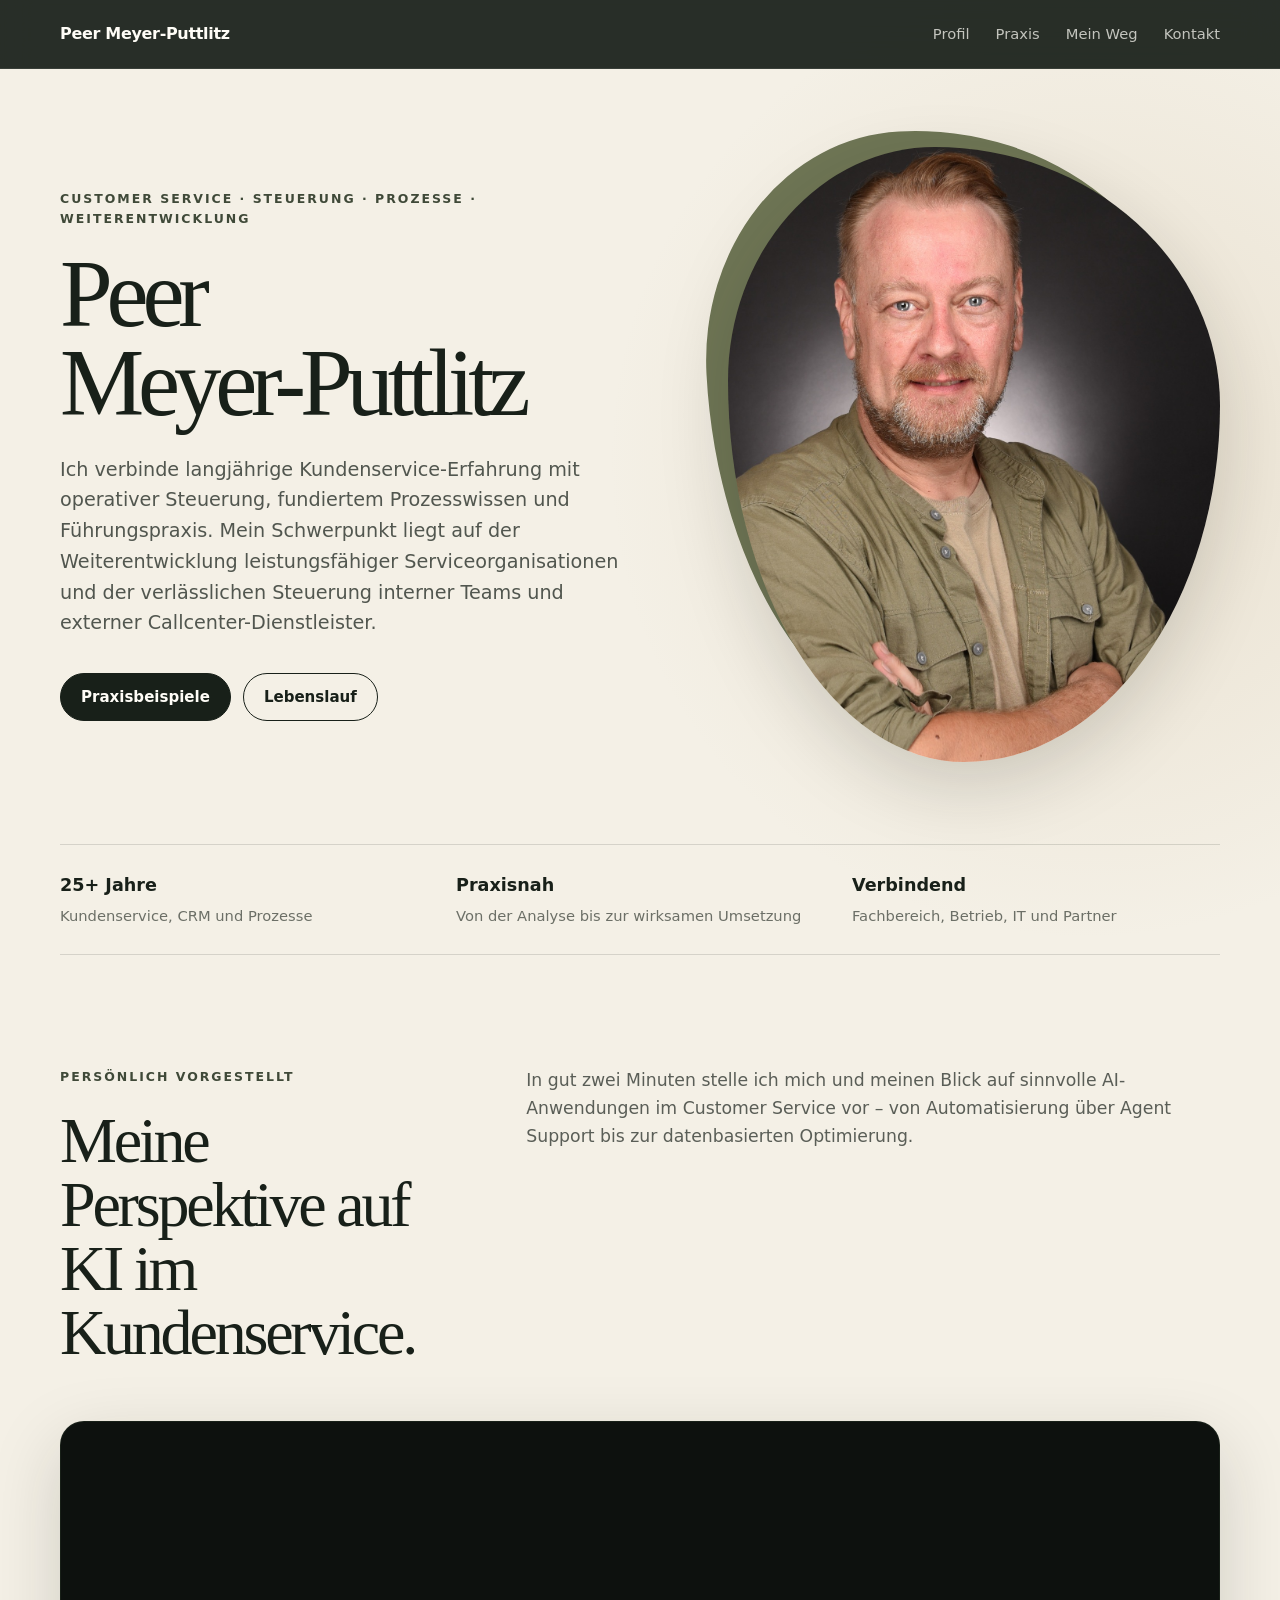
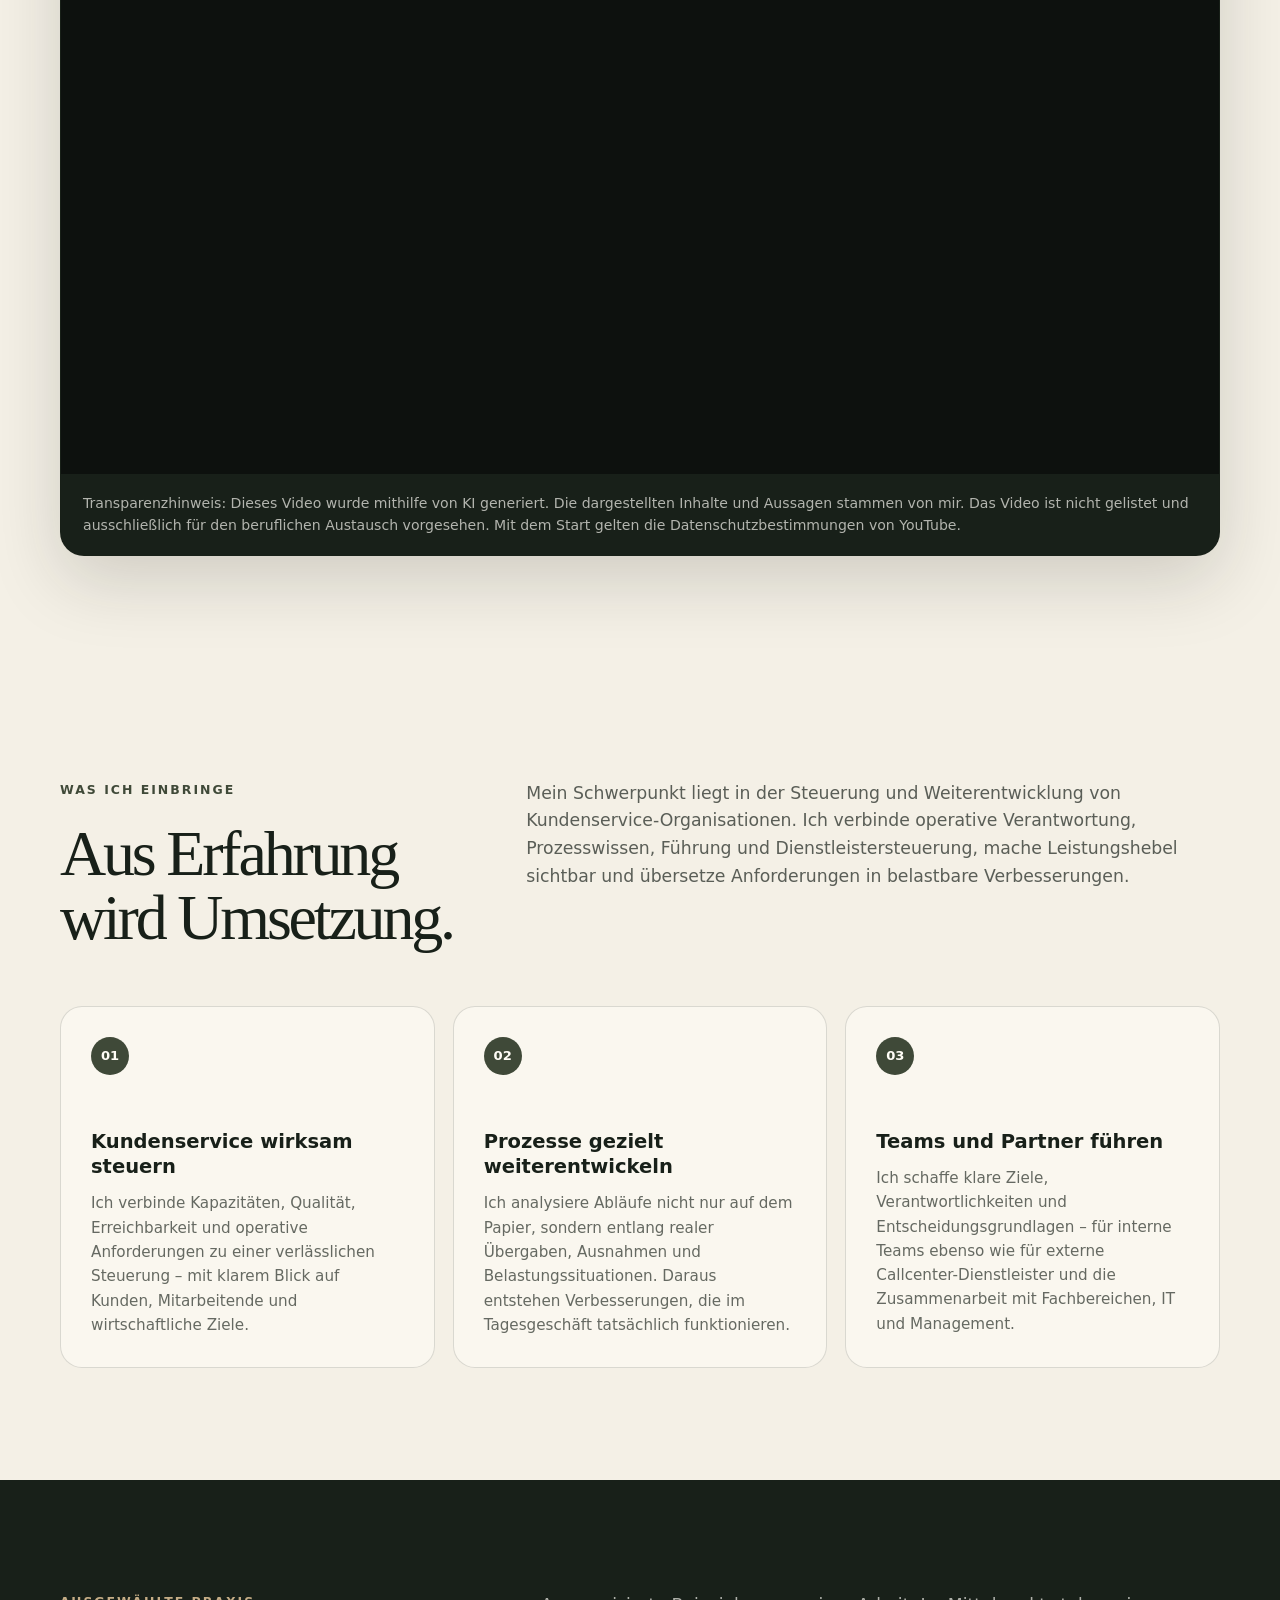
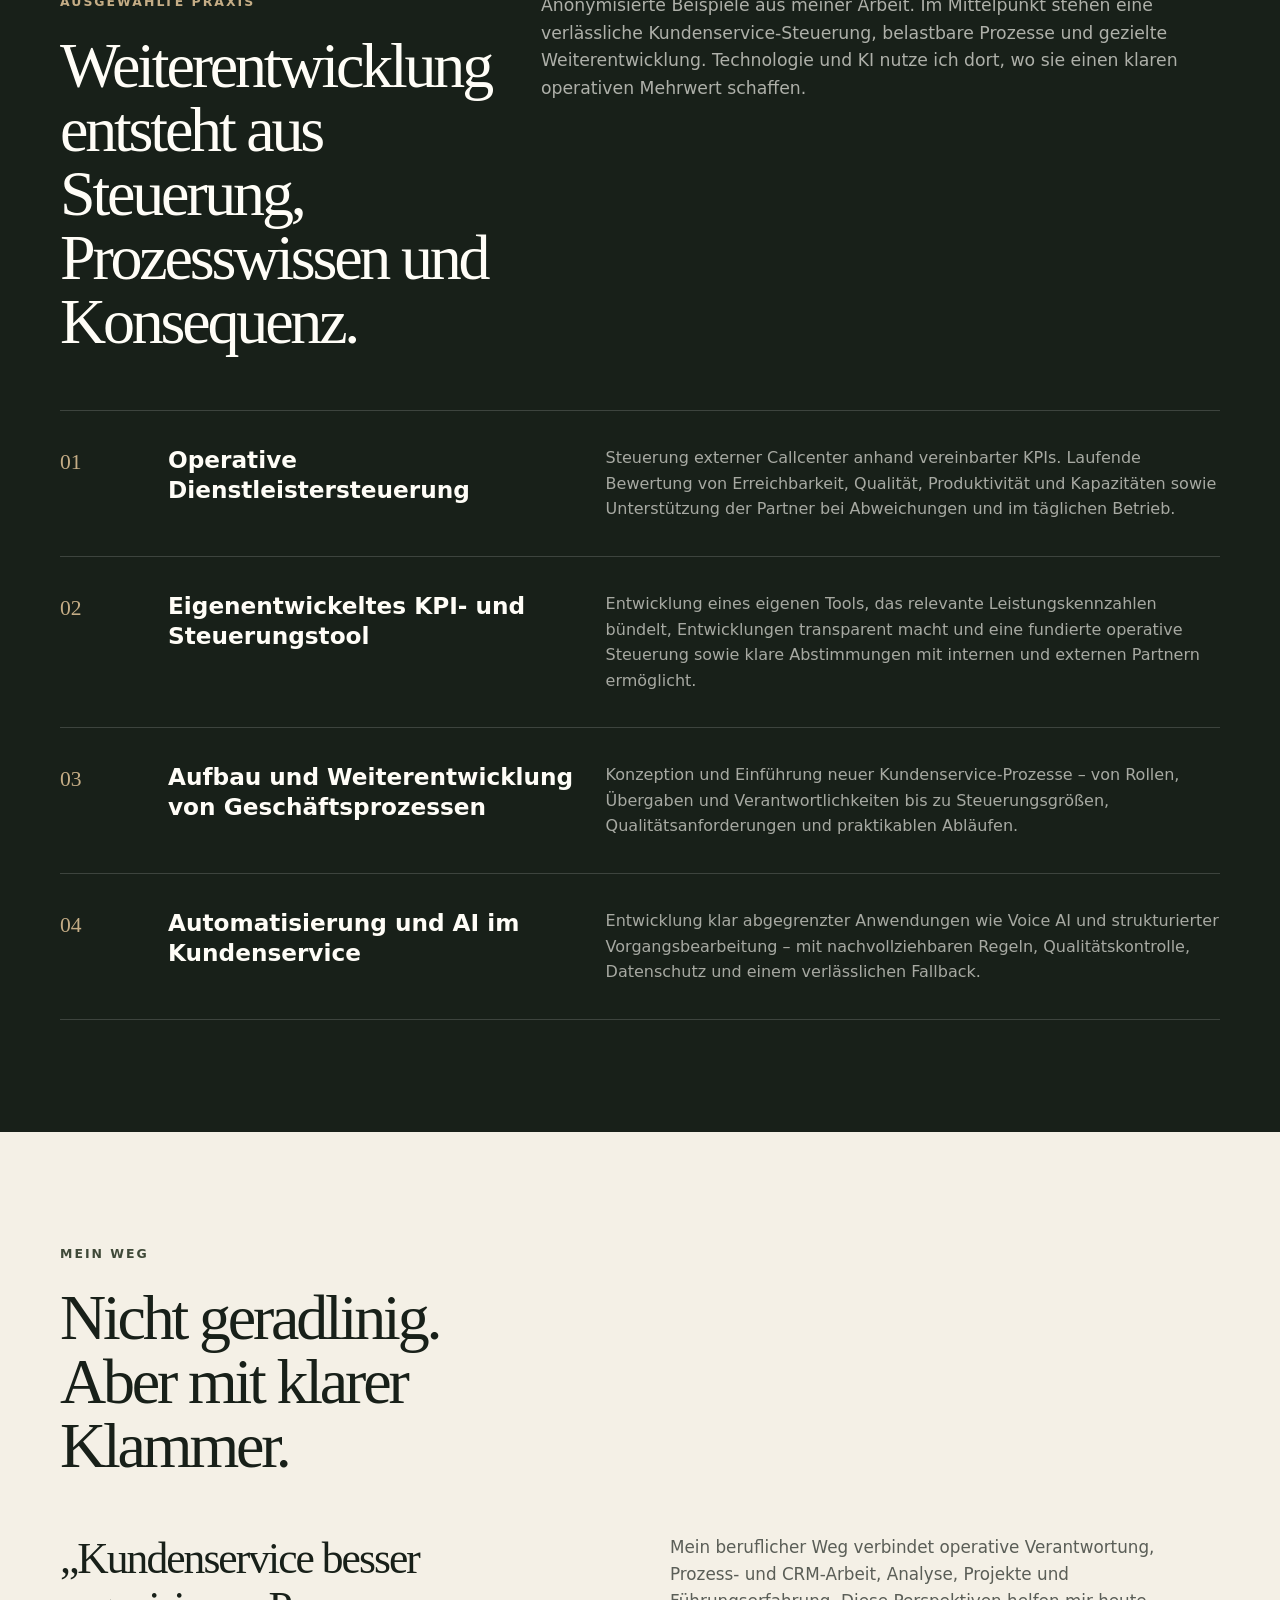
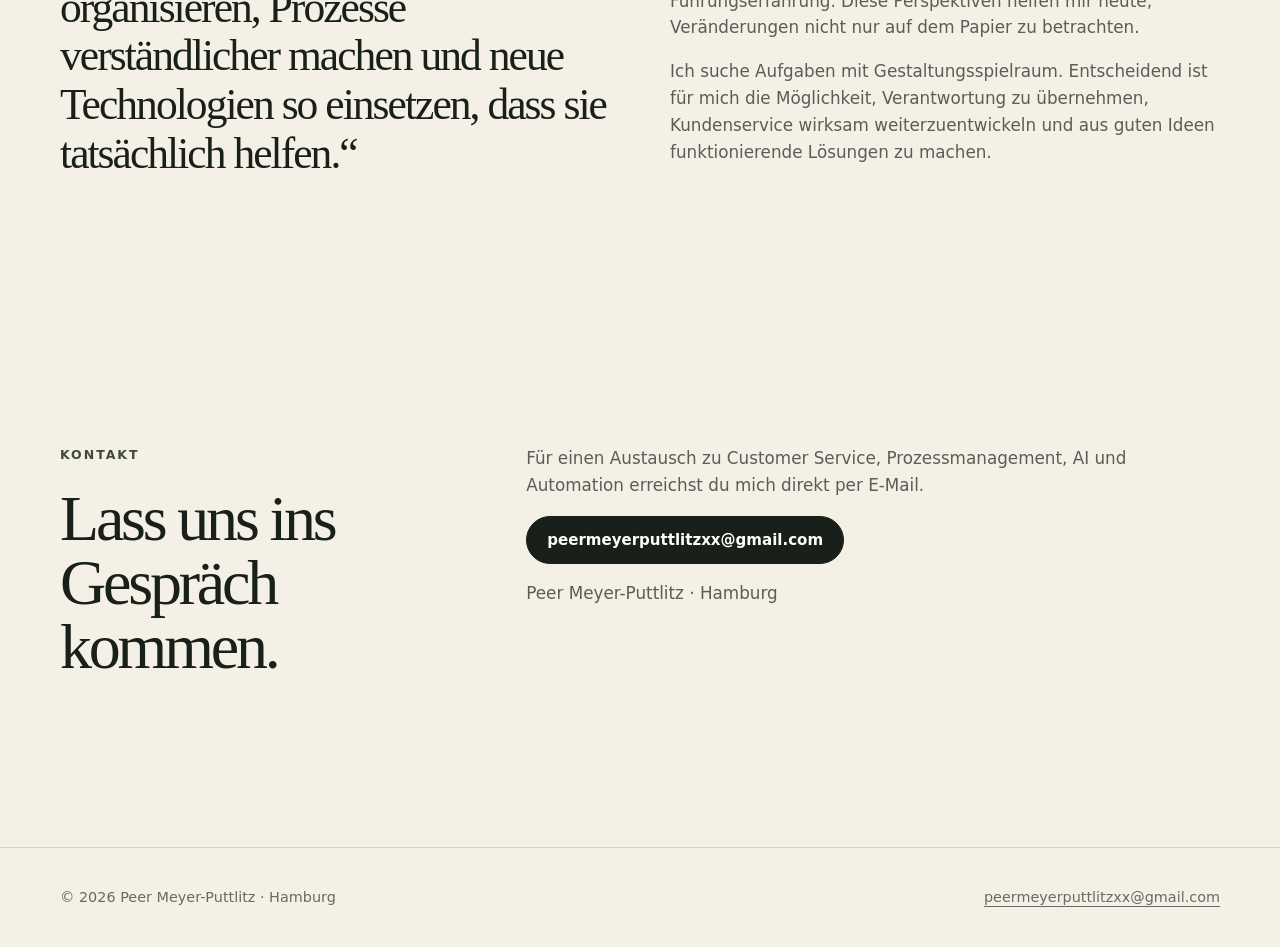
==== commit 249b126f: "Broaden selected practice examples" ====
--- a/index.html
+++ b/index.html
@@ -422,18 +422,23 @@
         <div class="project-list">
           <article class="project">
             <div class="project-index">01</div>
-            <h3>Kundenservice außerhalb der Servicezeiten</h3>
-            <p>Konzeption und operative Begleitung eines zusätzlichen Serviceangebots außerhalb der regulären Zeiten – mit klarer Leistungsabgrenzung, Qualitätsbewertung, Datenschutz und kontrollierter Weiterentwicklung durch Voice AI.</p>
+            <h3>Operative Dienstleistersteuerung</h3>
+            <p>Steuerung externer Callcenter anhand vereinbarter KPIs. Laufende Bewertung von Erreichbarkeit, Qualität, Produktivität und Kapazitäten sowie Unterstützung der Partner bei Abweichungen und im täglichen Betrieb.</p>
           </article>
           <article class="project">
             <div class="project-index">02</div>
-            <h3>Strukturierte Vorgangsbearbeitung</h3>
-            <p>Weiterentwicklung eines Bearbeitungsprozesses mit eindeutigen Kriterien, klarem Routing, verlässlichem Fallback und sauberer Trennung zwischen automatisierbaren Fällen und notwendiger fachlicher Klärung.</p>
+            <h3>Eigenentwickeltes KPI- und Steuerungstool</h3>
+            <p>Entwicklung eines eigenen Tools, das relevante Leistungskennzahlen bündelt, Entwicklungen transparent macht und eine fundierte operative Steuerung sowie klare Abstimmungen mit internen und externen Partnern ermöglicht.</p>
           </article>
           <article class="project">
             <div class="project-index">03</div>
-            <h3>Datenbasierte Serviceoptimierung</h3>
-            <p>Analyse von Bearbeitungszeiten, Kontaktmustern und Wiederholungsanrufen, um operative Auffälligkeiten sichtbar und Verbesserungen überprüfbar zu machen.</p>
+            <h3>Aufbau und Weiterentwicklung von Geschäftsprozessen</h3>
+            <p>Konzeption und Einführung neuer Kundenservice-Prozesse – von Rollen, Übergaben und Verantwortlichkeiten bis zu Steuerungsgrößen, Qualitätsanforderungen und praktikablen Abläufen.</p>
+          </article>
+          <article class="project">
+            <div class="project-index">04</div>
+            <h3>Automatisierung und AI im Kundenservice</h3>
+            <p>Entwicklung klar abgegrenzter Anwendungen wie Voice AI und strukturierter Vorgangsbearbeitung – mit nachvollziehbaren Regeln, Qualitätskontrolle, Datenschutz und einem verlässlichen Fallback.</p>
           </article>
         </div>
       </div>
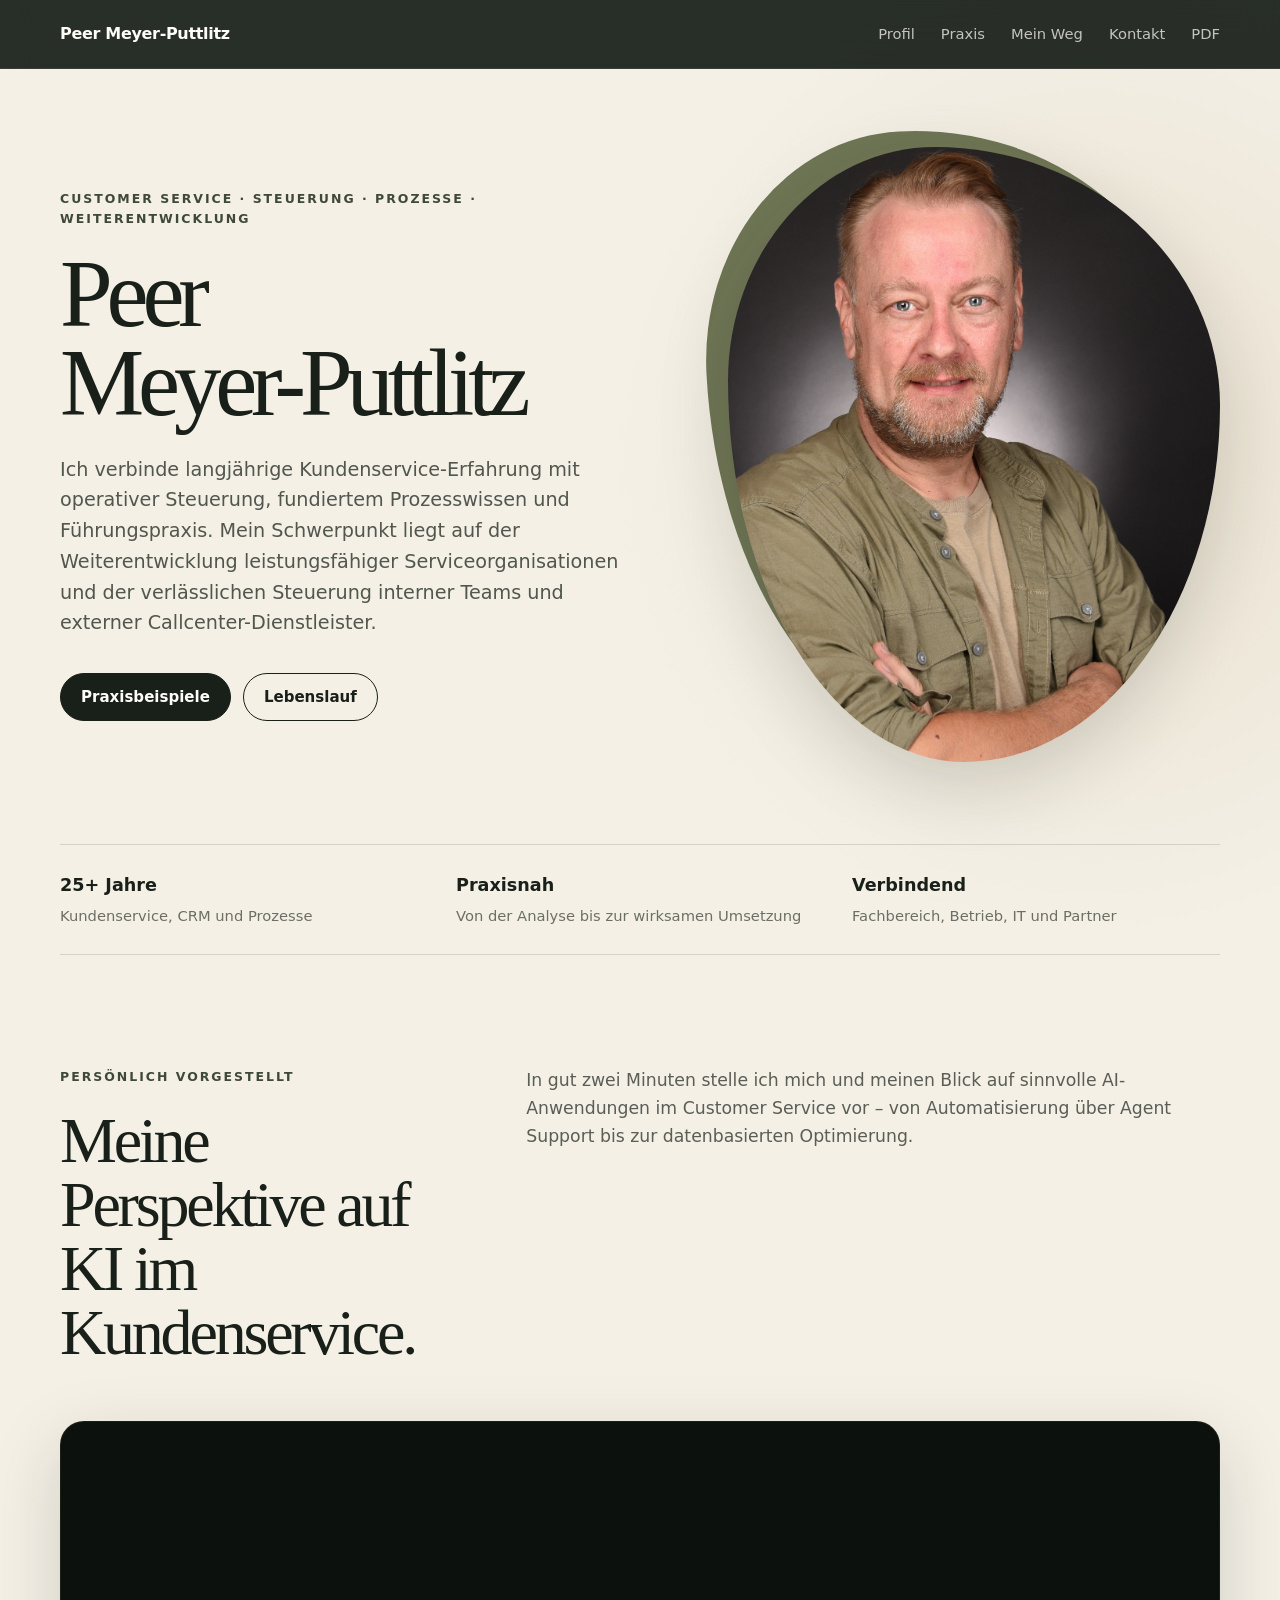
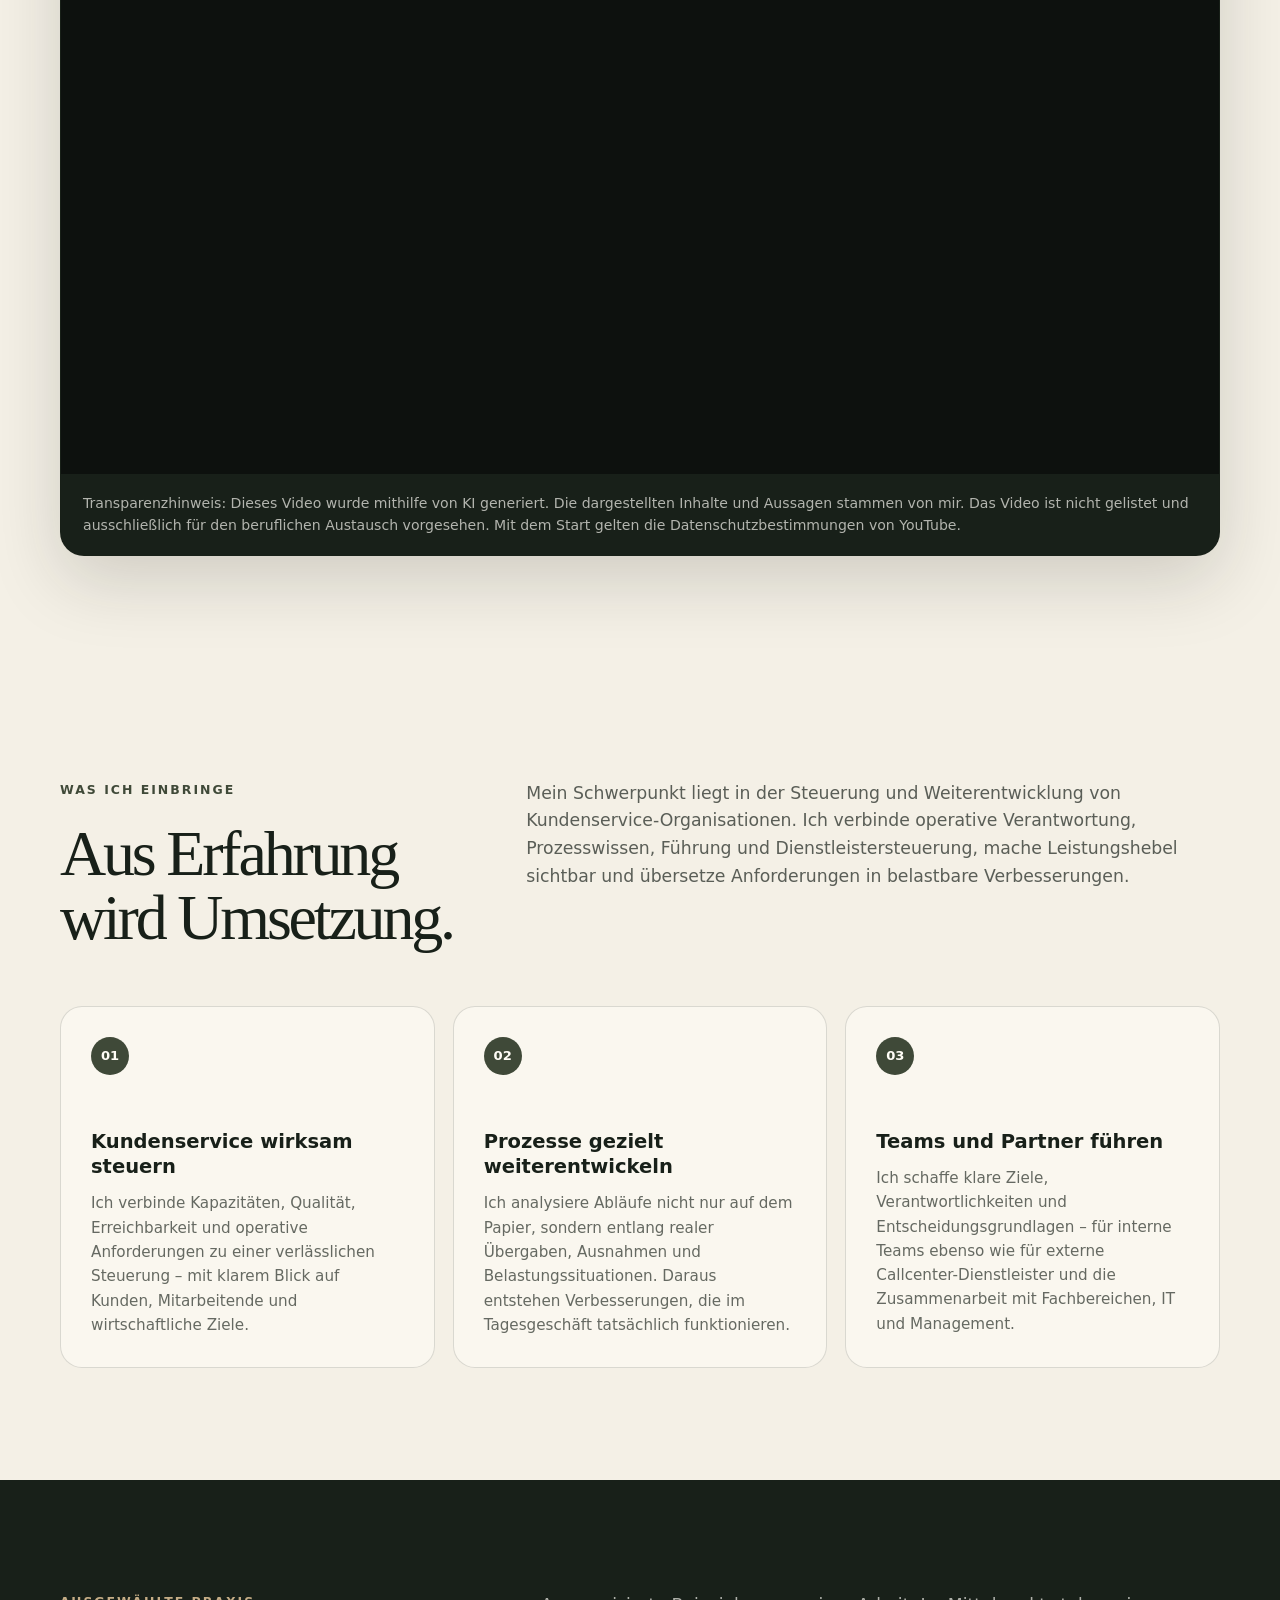
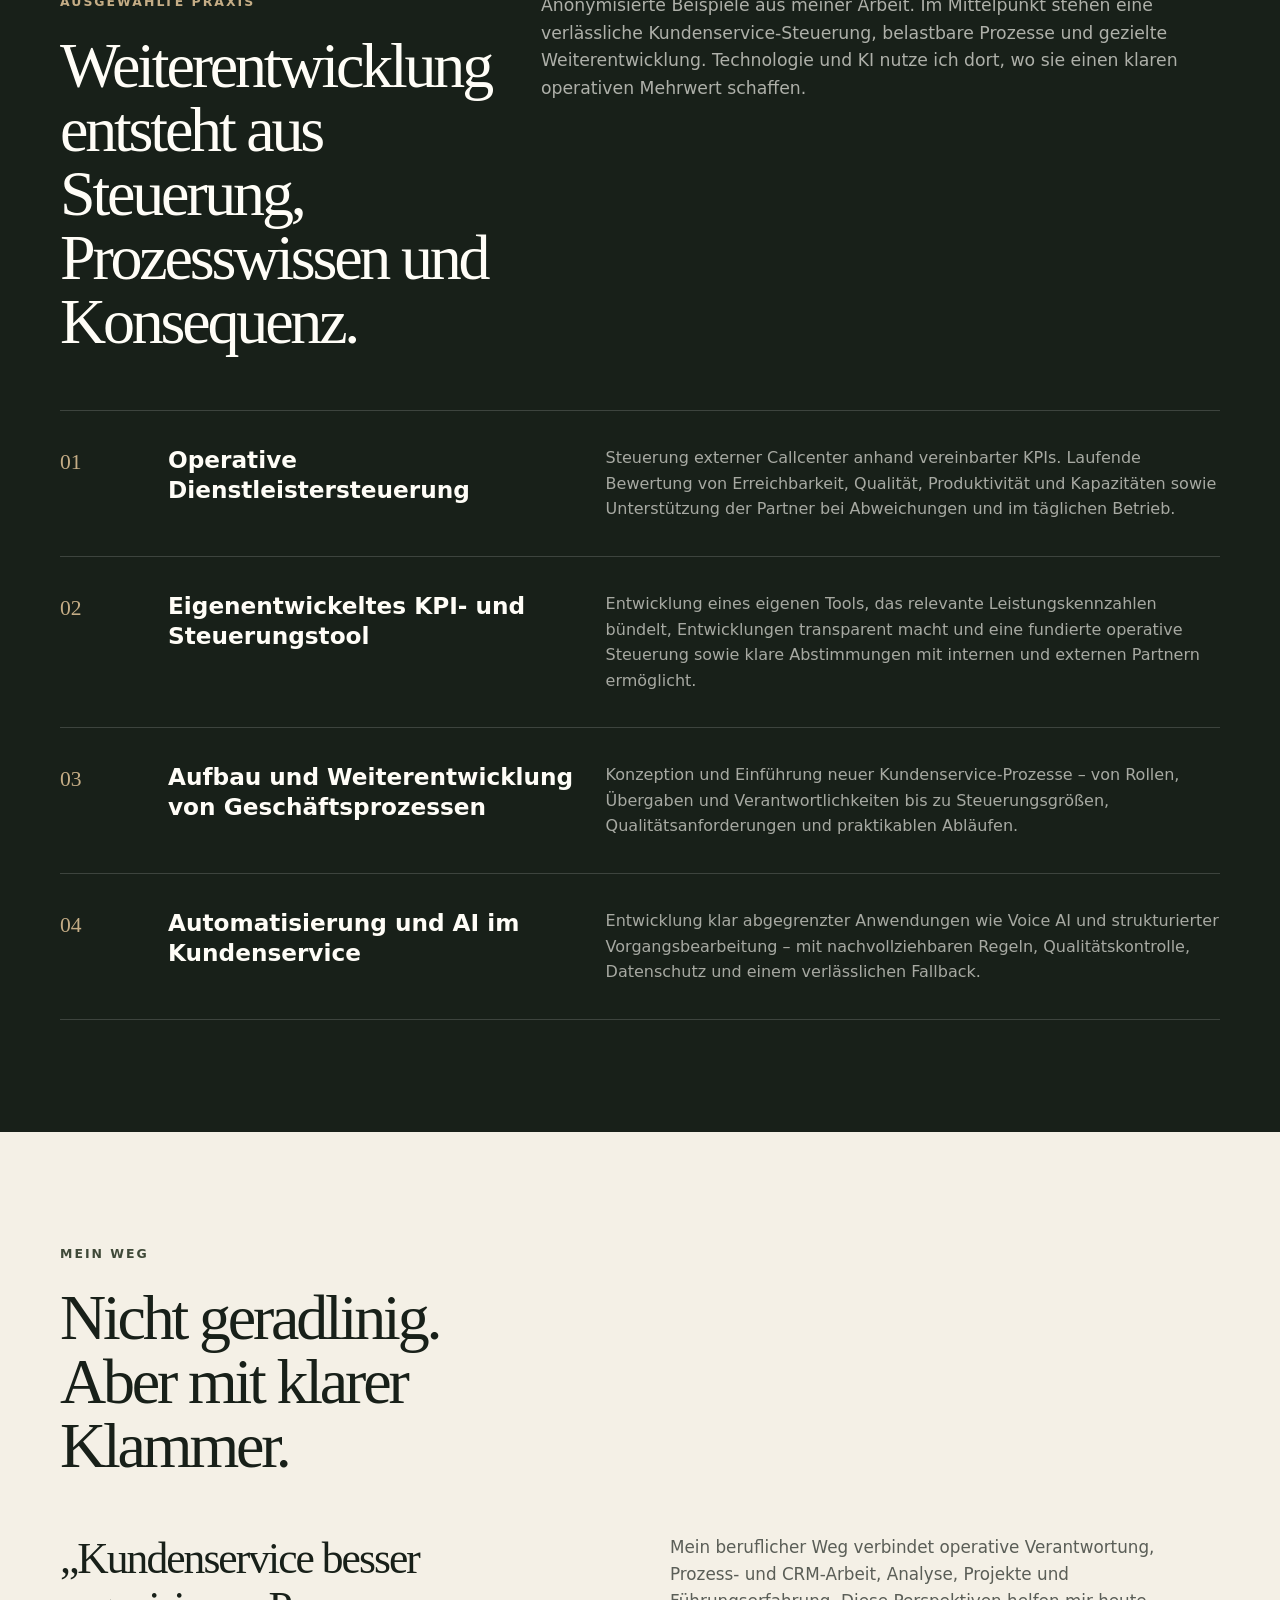
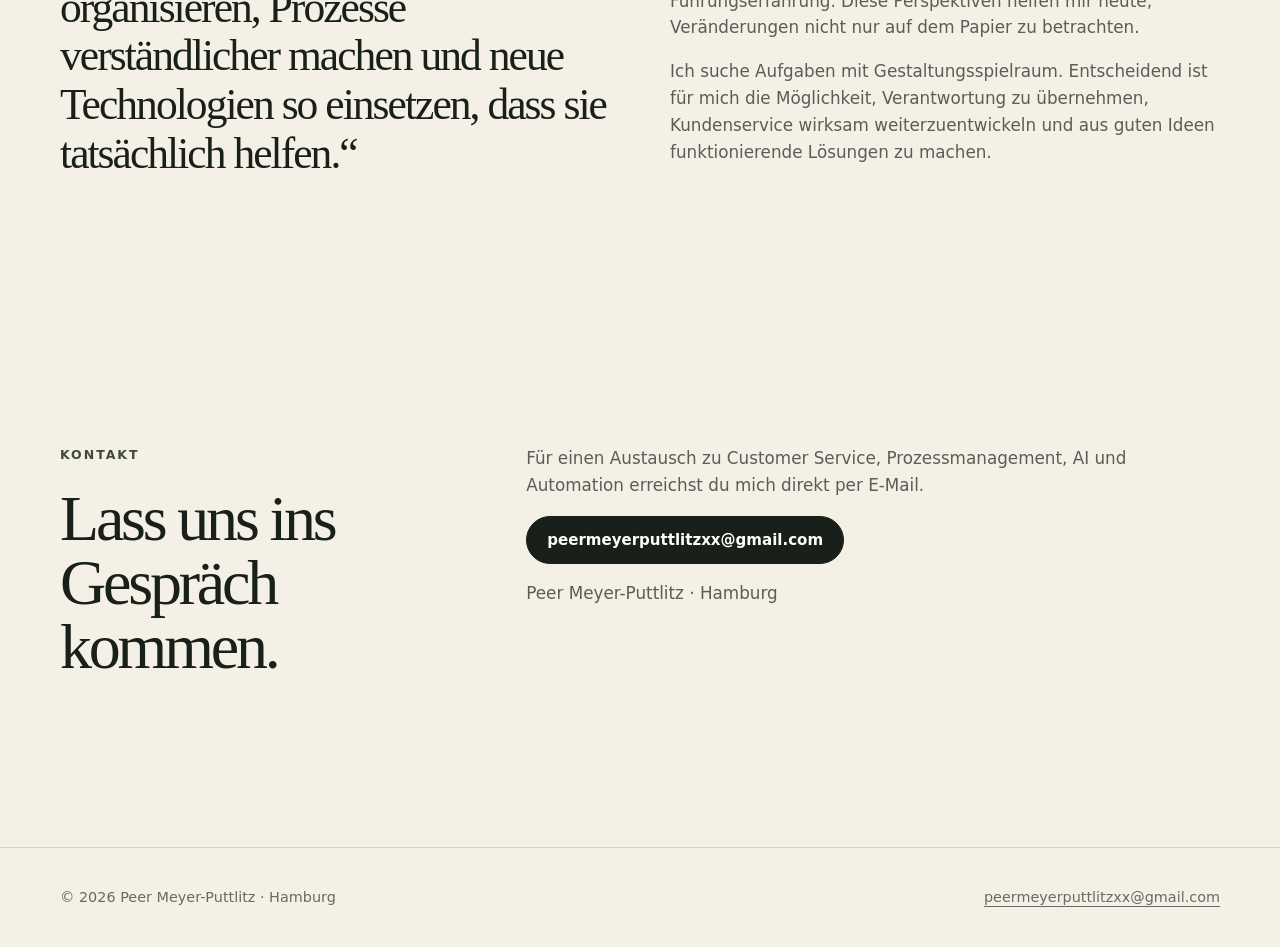
==== commit c86d1a25: "Add resume PDF to main navigation" ====
--- a/index.html
+++ b/index.html
@@ -328,6 +328,7 @@
         <a href="#praxis">Praxis</a>
         <a href="#weg">Mein Weg</a>
         <a href="#kontakt">Kontakt</a>
+        <a href="peer-meyer-puttlitz-lebenslauf.pdf" target="_blank">PDF</a>
       </div>
     </div>
   </nav>
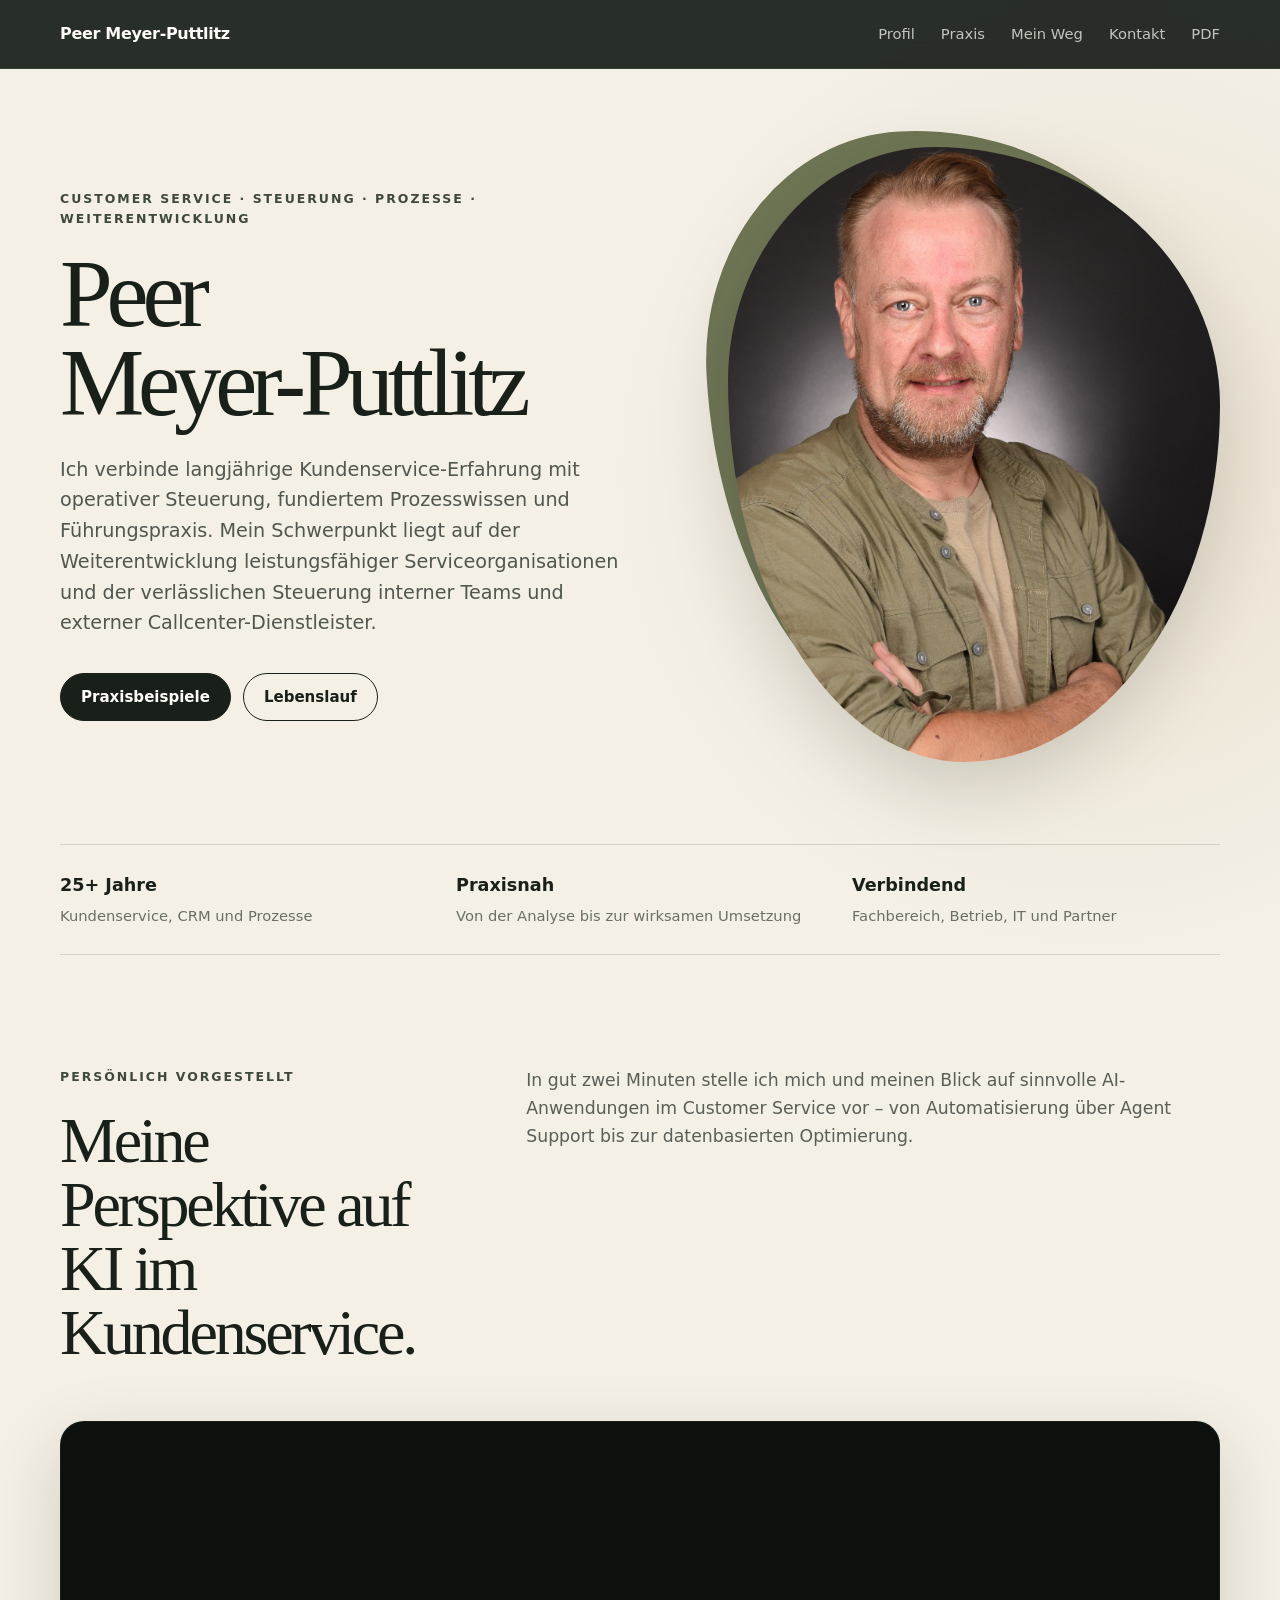
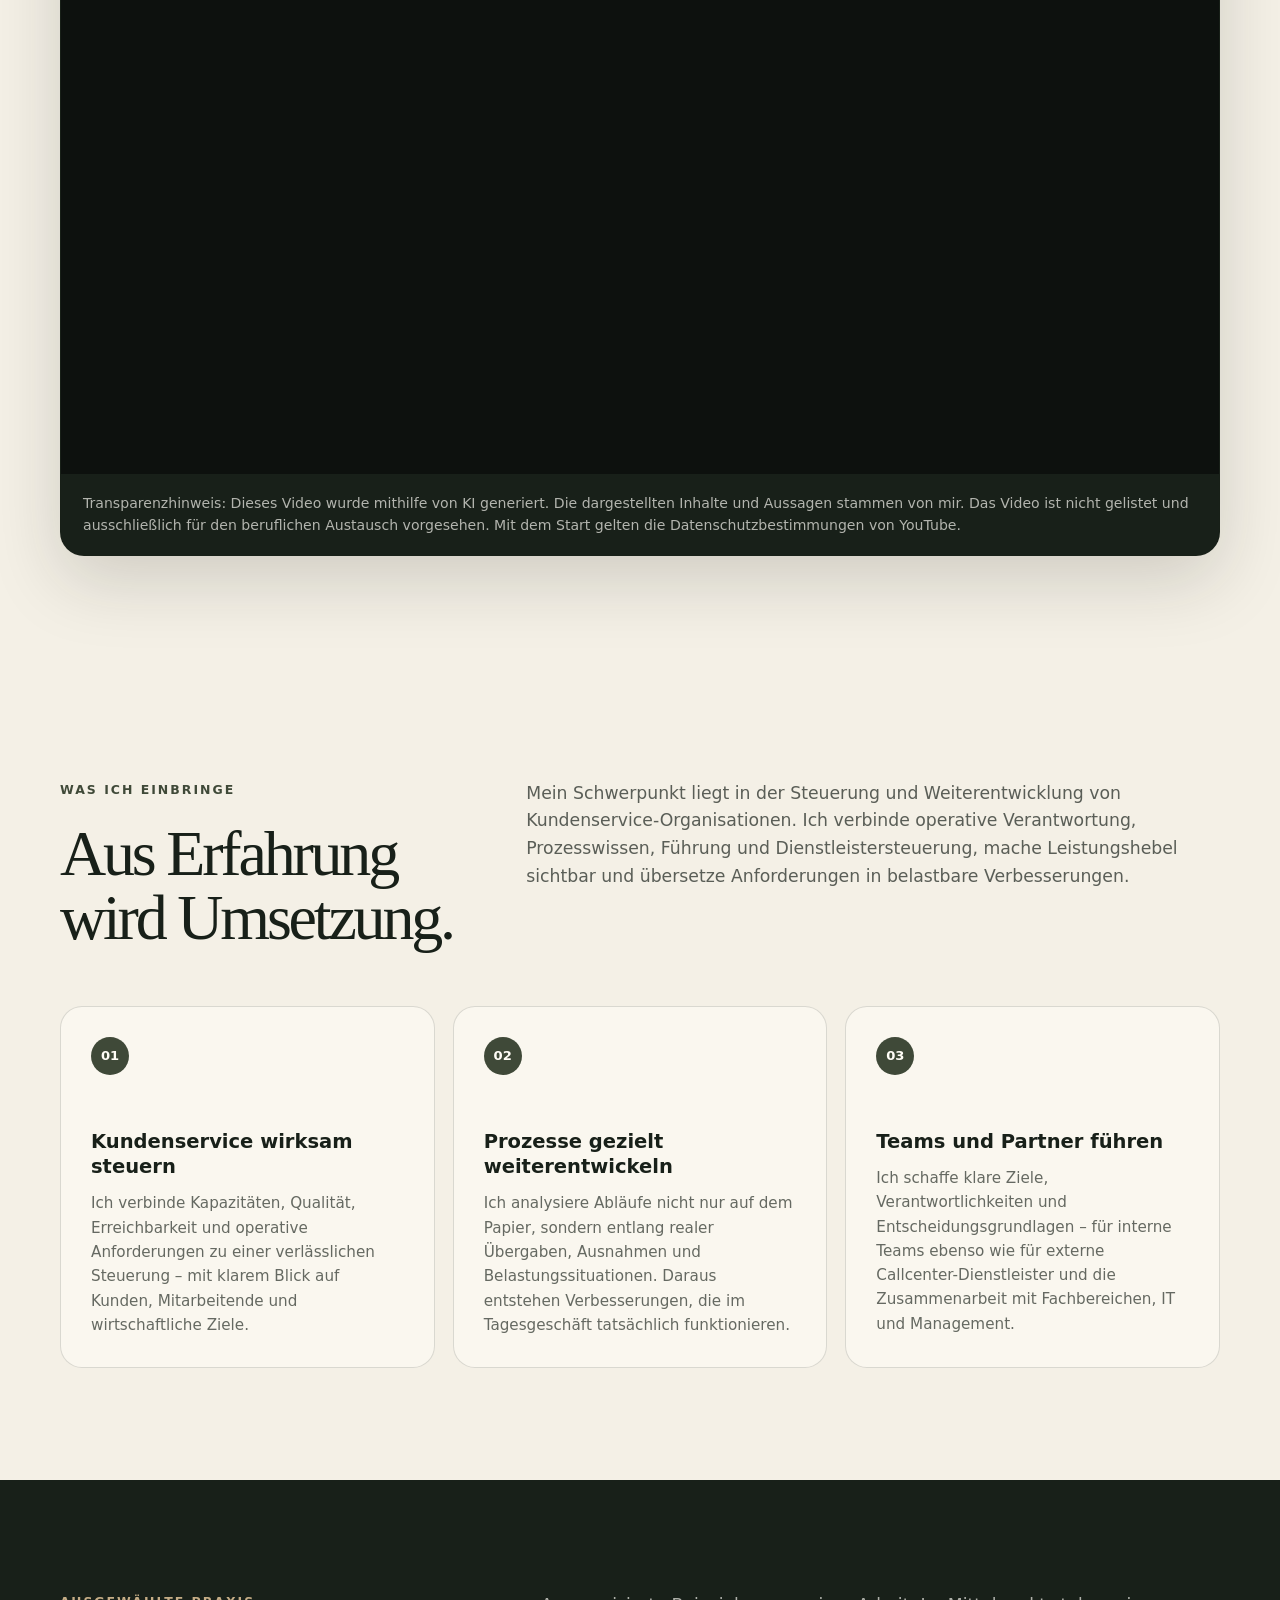
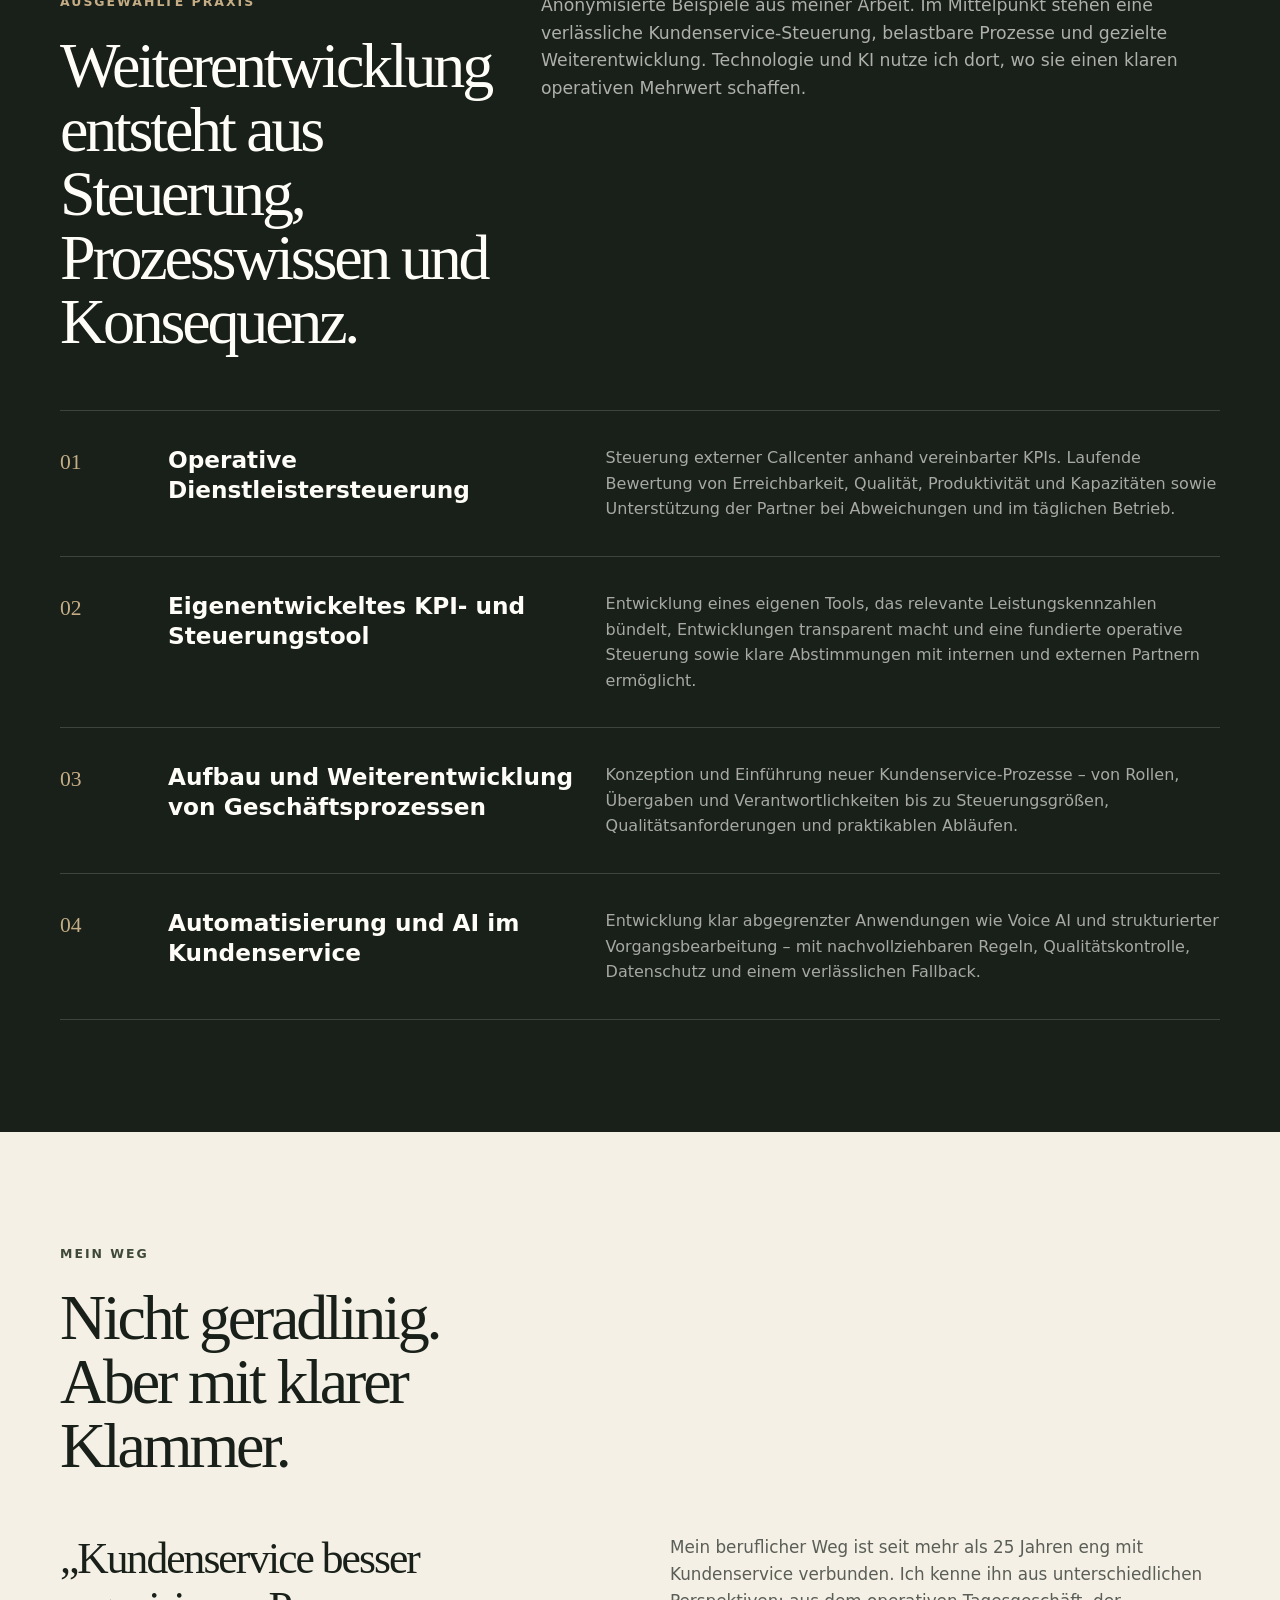
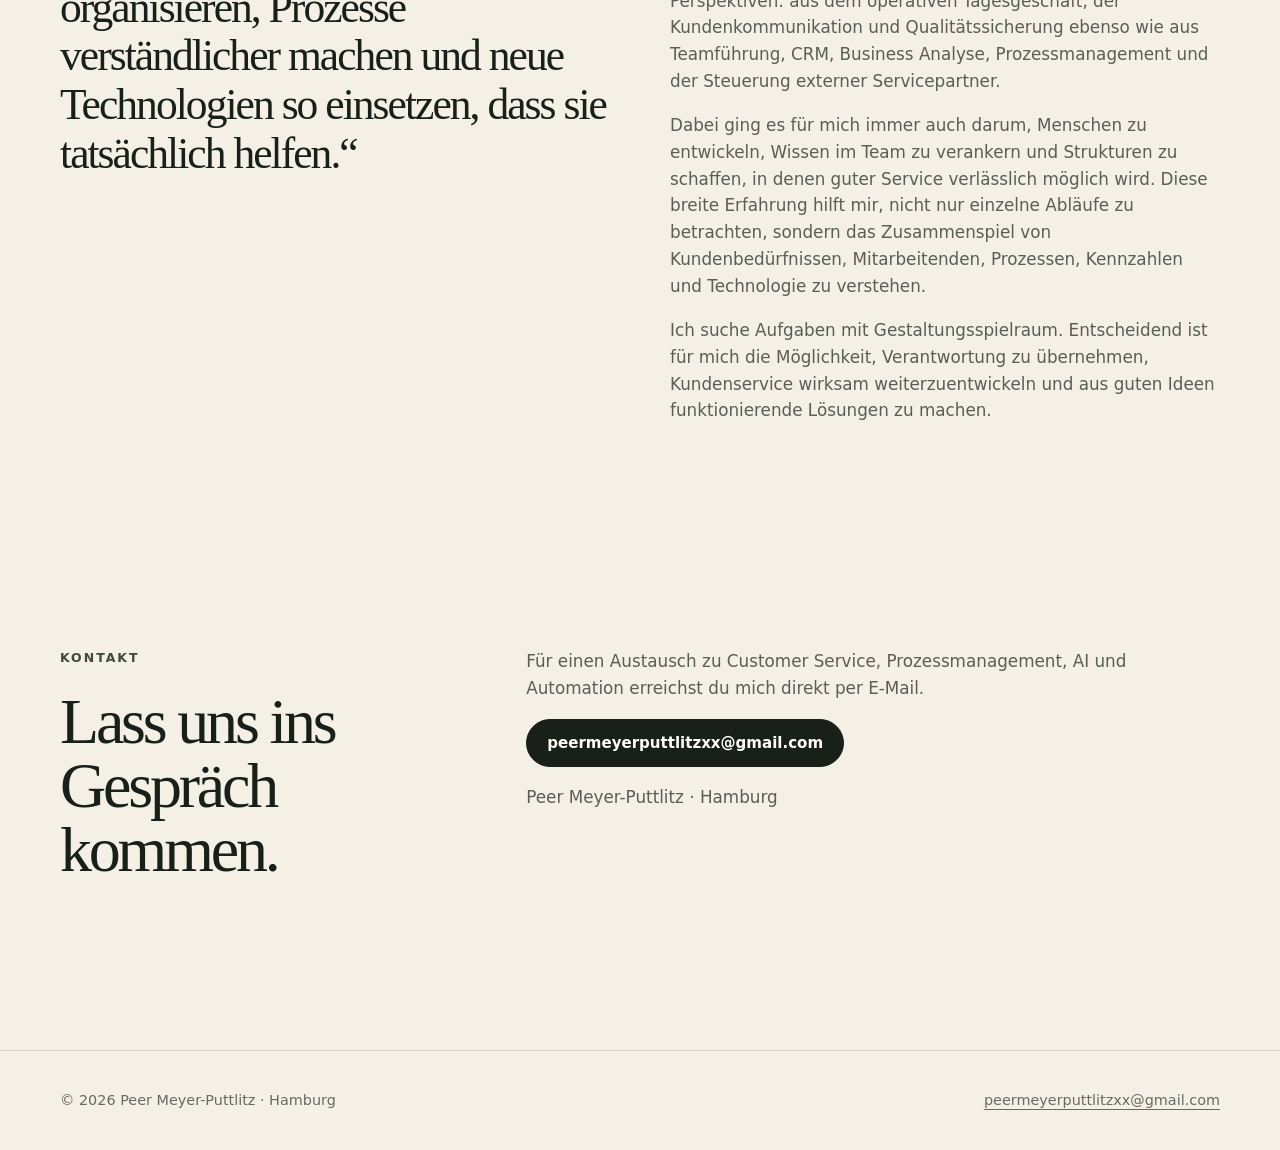
==== commit d7b57be2: "Expand customer service experience in profile story" ====
--- a/index.html
+++ b/index.html
@@ -456,7 +456,8 @@
         <div class="profile-copy">
           <p class="quote">„Kundenservice besser organisieren, Prozesse verständlicher machen und neue Technologien so einsetzen, dass sie tatsächlich helfen.“</p>
           <div class="profile-text">
-            <p>Mein beruflicher Weg verbindet operative Verantwortung, Prozess- und CRM-Arbeit, Analyse, Projekte und Führungserfahrung. Diese Perspektiven helfen mir heute, Veränderungen nicht nur auf dem Papier zu betrachten.</p>
+            <p>Mein beruflicher Weg ist seit mehr als 25 Jahren eng mit Kundenservice verbunden. Ich kenne ihn aus unterschiedlichen Perspektiven: aus dem operativen Tagesgeschäft, der Kundenkommunikation und Qualitätssicherung ebenso wie aus Teamführung, CRM, Business Analyse, Prozessmanagement und der Steuerung externer Servicepartner.</p>
+            <p>Dabei ging es für mich immer auch darum, Menschen zu entwickeln, Wissen im Team zu verankern und Strukturen zu schaffen, in denen guter Service verlässlich möglich wird. Diese breite Erfahrung hilft mir, nicht nur einzelne Abläufe zu betrachten, sondern das Zusammenspiel von Kundenbedürfnissen, Mitarbeitenden, Prozessen, Kennzahlen und Technologie zu verstehen.</p>
             <p>Ich suche Aufgaben mit Gestaltungsspielraum. Entscheidend ist für mich die Möglichkeit, Verantwortung zu übernehmen, Kundenservice wirksam weiterzuentwickeln und aus guten Ideen funktionierende Lösungen zu machen.</p>
           </div>
         </div>
